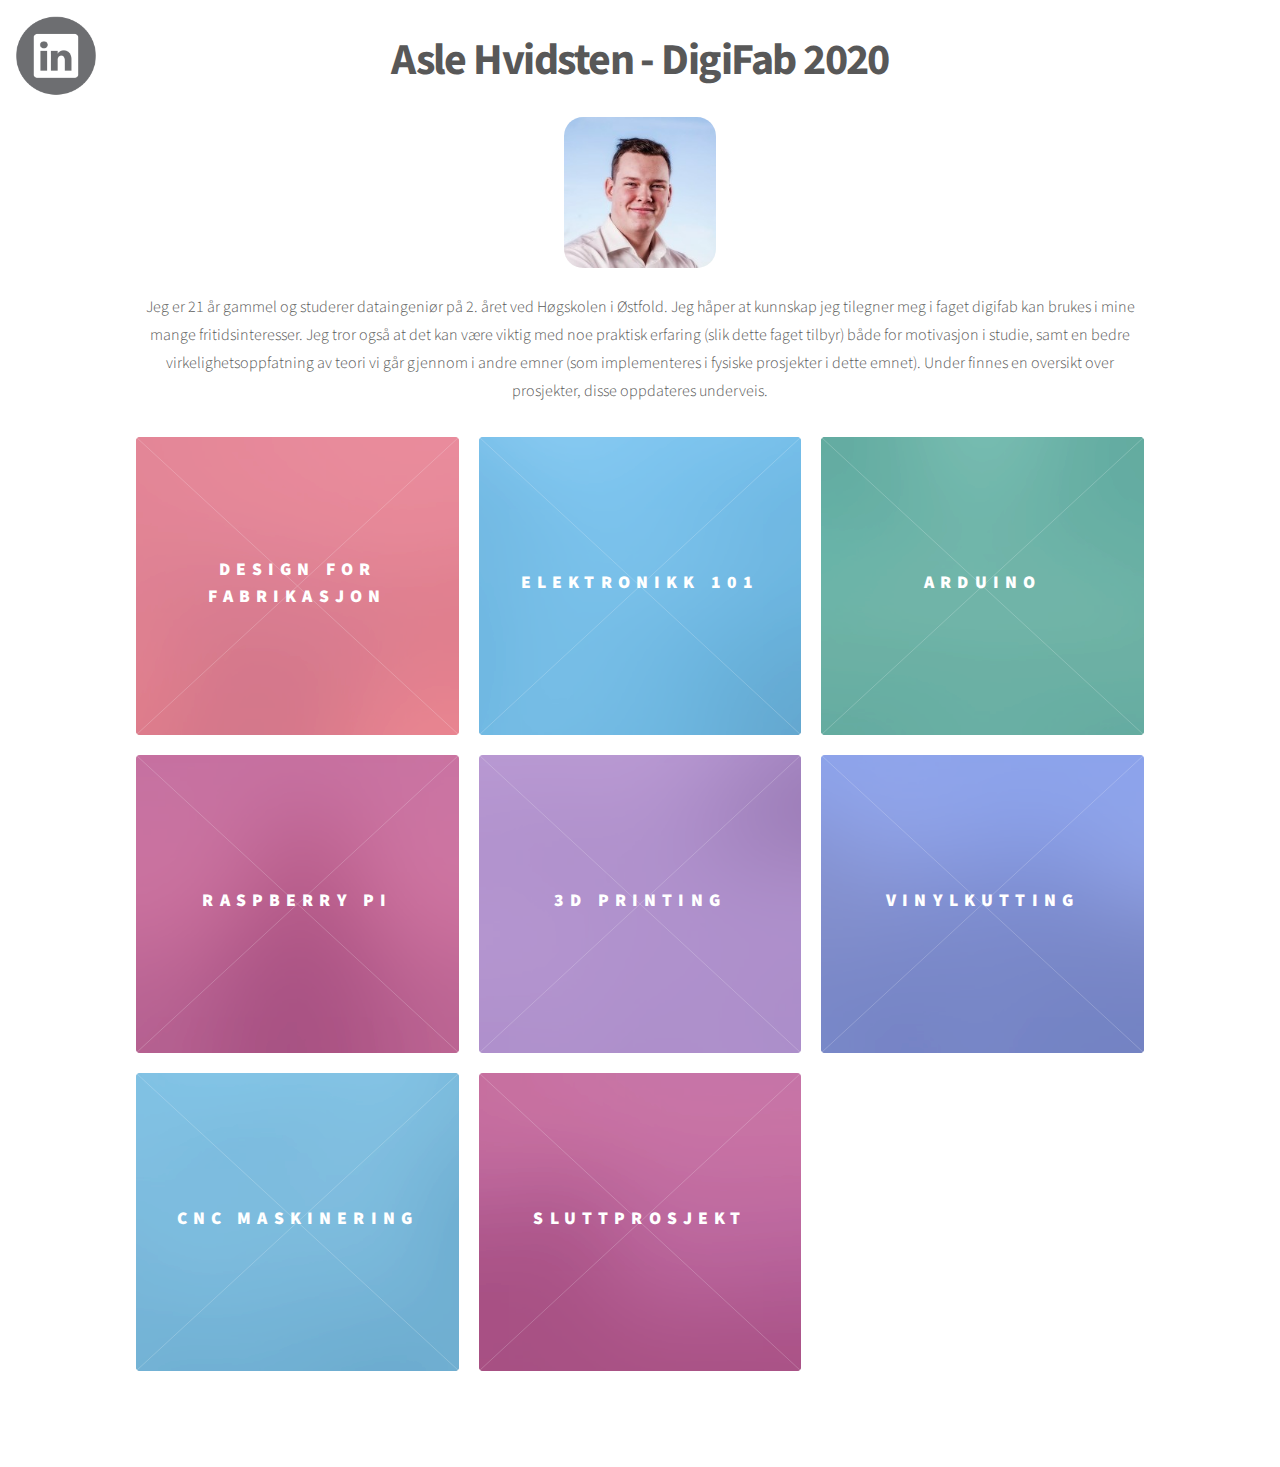
==== docs/index.html @ 7d434cde "Update index.html" ====
<!DOCTYPE HTML>
<!--
	Phantom by HTML5 UP
	html5up.net | @ajlkn
	Free for personal and commercial use under the CCA 3.0 license (html5up.net/license)
-->
<html>
	<head>
		<title>Asle Hvidsten - Digifab 2020</title>
		<meta charset="utf-8" />
		<meta name="viewport" content="width=device-width, initial-scale=1, user-scalable=no" />
		<link rel="stylesheet" href="assets/css/main.css" />
		<noscript><link rel="stylesheet" href="assets/css/noscript.css" /></noscript>
	</head>
	<body class="is-preload">
<a href="https://www.linkedin.com/in/asle-hvidsten-27426a121/" target="auto_blank"><img src="images/linkedin.png" style="height:5rem;width:5rem; float: left; margin: 1rem;"></a>
		<!-- Wrapper -->
			<div id="wrapper">

				<!-- Header 
					<header id="header">
						<div class="inner">-->
							
							<!-- Logo 
								<a href="index.html" class="logo">
									<span class="symbol"><img src="images/logo.svg" alt="" /></span><span class="title">Phantom</span>
								</a> -->

							<!-- Nav 
								<nav>
									<ul>
										<li><a href="#menu">Menu</a></li>
									</ul>
								</nav>-->

						<!--</div>
					</header> -->

				<!-- Menu -->
					<!--<nav id="menu">
						<h2>Menu</h2>
						<ul>
							<li><a href="index.html">Home</a></li>
							<li><a href="generic.html">Ipsum veroeros</a></li>
							<li><a href="generic.html">Tempus etiam</a></li>
							<li><a href="generic.html">Consequat dolor</a></li>
							<li><a href="elements.html">Elements</a></li>
						</ul>
					</nav>--!>

				<!-- Main -->
					<div id="main">
						<div class="inner">
							<header><center><div style="height:2rem;"></div>
								<h1>Asle Hvidsten - DigiFab 2020</h1>
								<p><img src="images/asle.jpg" style="border-radius:1.2em; height:15%; width:15%;"></p>
								<p>Jeg er 21 år gammel og studerer dataingeniør på 2. året ved Høgskolen i Østfold. Jeg håper at kunnskap jeg tilegner meg i faget digifab kan brukes i mine mange fritidsinteresser. Jeg tror også at det kan være viktig med noe praktisk erfaring (slik dette faget tilbyr) både for motivasjon i studie, samt en bedre virkelighetsoppfatning av teori vi går gjennom i andre emner (som implementeres i fysiske prosjekter i dette emnet). Under finnes en oversikt over prosjekter, disse oppdateres underveis. </p>
							</center></header>
							<section class="tiles">
								<article class="style1">
									<span class="image">
										<img src="images/pic01.jpg" alt="" />
									</span>
									<a href="generic.html">
										<h2>Design for fabrikasjon</h2>
										<div class="content">
											<p></p>
										</div>
									</a>
								</article>
								<article class="style2">
									<span class="image">
										<img src="images/pic02.jpg" alt="" />
									</span>
									<a href="generic.html">
										<h2>Elektronikk 101</h2>
										<div class="content">
											<p></p>
										</div>
									</a>
								</article>
								<article class="style3">
									<span class="image">
										<img src="images/pic03.jpg" alt="" />
									</span>
									<a href="generic.html">
										<h2>Arduino</h2>
										<div class="content">
											<p></p>
										</div>
									</a>
								</article>
								<article class="style4">
									<span class="image">
										<img src="images/pic04.jpg" alt="" />
									</span>
									<a href="generic.html">
										<h2>Raspberry Pi</h2>
										<div class="content">
											<p></p>
										</div>
									</a>
								</article>
								<article class="style5">
									<span class="image">
										<img src="images/pic05.jpg" alt="" />
									</span>
									<a href="generic.html">
										<h2>3D Printing</h2>
										<div class="content">
											<p></p>
										</div>
									</a>
								</article>
								<article class="style6">
									<span class="image">
										<img src="images/pic06.jpg" alt="" />
									</span>
									<a href="generic.html">
										<h2>Vinylkutting</h2>
										<div class="content">
											<p></p>
										</div>
									</a>
								</article>
								<article class="style2">
									<span class="image">
										<img src="images/pic07.jpg" alt="" />
									</span>
									<a href="generic.html">
										<h2>CNC maskinering</h2>
										<div class="content">
											<p></p>
										</div>
									</a>
								</article>
								<!--<article class="style3">
									<span class="image">
										<img src="images/pic08.jpg" alt="" />
									</span>
									<a href="generic.html">
										<h2>Dolor</h2>
										<div class="content">
											<p>Sed nisl arcu euismod sit amet nisi lorem etiam dolor veroeros et feugiat.</p>
										</div>
									</a>
								</article>
								<article class="style1">
									<span class="image">
										<img src="images/pic09.jpg" alt="" />
									</span>
									<a href="generic.html">
										<h2>Nullam</h2>
										<div class="content">
											<p>Sed nisl arcu euismod sit amet nisi lorem etiam dolor veroeros et feugiat.</p>
										</div>
									</a>
								</article>
								<article class="style5">
									<span class="image">
										<img src="images/pic10.jpg" alt="" />
									</span>
									<a href="generic.html">
										<h2>Ultricies</h2>
										<div class="content">
											<p>Sed nisl arcu euismod sit amet nisi lorem etiam dolor veroeros et feugiat.</p>
										</div>
									</a>
								</article>
								<article class="style6">
									<span class="image">
										<img src="images/pic11.jpg" alt="" />
									</span>
									<a href="generic.html">
										<h2>Dictum</h2>
										<div class="content">
											<p>Sed nisl arcu euismod sit amet nisi lorem etiam dolor veroeros et feugiat.</p>
										</div>
									</a>
								</article>!-->
								<article class="style4">
									<span class="image">
										<img src="images/pic12.jpg" alt="" />
									</span>
									<a href="generic.html">
										<h2>Sluttprosjekt</h2>
										<div class="content">
											<p>Foreløpige idèer og tanker rundt sluttprosjekt.</p>
										</div>
									</a>
								</article>
							</section>
						</div>
					</div>

				<!-- Footer 
					<footer id="footer">
						<div class="inner">
							<section>
								<h2>Get in touch</h2>
								<form method="post" action="#">
									<div class="fields">
										<div class="field half">
											<input type="text" name="name" id="name" placeholder="Name" />
										</div>
										<div class="field half">
											<input type="email" name="email" id="email" placeholder="Email" />
										</div>
										<div class="field">
											<textarea name="message" id="message" placeholder="Message"></textarea>
										</div>
									</div>
									<ul class="actions">
										<li><input type="submit" value="Send" class="primary" /></li>
									</ul>
								</form>
							</section>
							<section>
								<h2>Follow</h2>
								<ul class="icons">
									<li><a href="#" class="icon brands style2 fa-twitter"><span class="label">Twitter</span></a></li>
									<li><a href="#" class="icon brands style2 fa-facebook-f"><span class="label">Facebook</span></a></li>
									<li><a href="#" class="icon brands style2 fa-instagram"><span class="label">Instagram</span></a></li>
									<li><a href="#" class="icon brands style2 fa-dribbble"><span class="label">Dribbble</span></a></li>
									<li><a href="#" class="icon brands style2 fa-github"><span class="label">GitHub</span></a></li>
									<li><a href="#" class="icon brands style2 fa-500px"><span class="label">500px</span></a></li>
									<li><a href="#" class="icon solid style2 fa-phone"><span class="label">Phone</span></a></li>
									<li><a href="#" class="icon solid style2 fa-envelope"><span class="label">Email</span></a></li>
								</ul>
							</section>
							<ul class="copyright">
								<li>&copy; Untitled. All rights reserved</li><li>Design: <a href="http://html5up.net">HTML5 UP</a></li>
							</ul>
						</div>
					</footer>-->

			</div>

		<!-- Scripts -->
			<script src="assets/js/jquery.min.js"></script>
			<script src="assets/js/browser.min.js"></script>
			<script src="assets/js/breakpoints.min.js"></script>
			<script src="assets/js/util.js"></script>
			<script src="assets/js/main.js"></script>

	</body>
</html>
---- docs/assets/css/main.css ----
@import url(fontawesome-all.min.css);
@import url("https://fonts.googleapis.com/css?family=Source+Sans+Pro:300,700,900");

/*
	Phantom by HTML5 UP
	html5up.net | @ajlkn
	Free for personal and commercial use under the CCA 3.0 license (html5up.net/license)
*/

html, body, div, span, applet, object,
iframe, h1, h2, h3, h4, h5, h6, p, blockquote,
pre, a, abbr, acronym, address, big, cite,
code, del, dfn, em, img, ins, kbd, q, s, samp,
small, strike, strong, sub, sup, tt, var, b,
u, i, center, dl, dt, dd, ol, ul, li, fieldset,
form, label, legend, table, caption, tbody,
tfoot, thead, tr, th, td, article, aside,
canvas, details, embed, figure, figcaption,
footer, header, hgroup, menu, nav, output, ruby,
section, summary, time, mark, audio, video {
	margin: 0;
	padding: 0;
	border: 0;
	font-size: 100%;
	font: inherit;
	vertical-align: baseline;}

article, aside, details, figcaption, figure,
footer, header, hgroup, menu, nav, section {
	display: block;}

body {
	line-height: 1;
}

ol, ul {
	list-style: none;
}

blockquote, q {
	quotes: none;
}

	blockquote:before, blockquote:after, q:before, q:after {
		content: '';
		content: none;
	}

table {
	border-collapse: collapse;
	border-spacing: 0;
}

body {
	-webkit-text-size-adjust: none;
}

mark {
	background-color: transparent;
	color: inherit;
}

input::-moz-focus-inner {
	border: 0;
	padding: 0;
}

input, select, textarea {
	-moz-appearance: none;
	-webkit-appearance: none;
	-ms-appearance: none;
	appearance: none;
}

/* Basic */

	@-ms-viewport {
		width: device-width;
	}

	body {
		-ms-overflow-style: scrollbar;
	}

	@media screen and (max-width: 480px) {

		html, body {
			min-width: 320px;
		}

	}

	html {
		box-sizing: border-box;
	}

	*, *:before, *:after {
		box-sizing: inherit;
	}

	body {
		background: #ffffff;
	}

		body.is-preload *, body.is-preload *:before, body.is-preload *:after {
			-moz-animation: none !important;
			-webkit-animation: none !important;
			-ms-animation: none !important;
			animation: none !important;
			-moz-transition: none !important;
			-webkit-transition: none !important;
			-ms-transition: none !important;
			transition: none !important;
		}

/* Type */

	body, input, select, textarea {
		color: #585858;
		font-family: "Source Sans Pro", Helvetica, sans-serif;
		font-size: 16pt;
		font-weight: 300;
		line-height: 1.75;
	}

		@media screen and (max-width: 1680px) {

			body, input, select, textarea {
				font-size: 14pt;
			}

		}

		@media screen and (max-width: 1280px) {

			body, input, select, textarea {
				font-size: 12pt;
			}

		}

	a {
		-moz-transition: border-bottom-color 0.2s ease, color 0.2s ease;
		-webkit-transition: border-bottom-color 0.2s ease, color 0.2s ease;
		-ms-transition: border-bottom-color 0.2s ease, color 0.2s ease;
		transition: border-bottom-color 0.2s ease, color 0.2s ease;
		text-decoration: none;
		color: #585858;
		border-bottom: dotted 1px rgba(88, 88, 88, 0.5);
	}

		a:hover {
			border-bottom-color: transparent;
			color: #f2849e !important;
		}

	strong, b {
		font-weight: 900;
	}

	em, i {
		font-style: italic;
	}

	p {
		margin: 0 0 2em 0;
	}

	h1 {
		font-size: 2.75em;
		font-weight: 700;
		line-height: 1.3;
		margin: 0 0 1em 0;
		letter-spacing: -0.035em;
	}

		h1 a {
			color: inherit;
		}

		@media screen and (max-width: 736px) {

			h1 {
				font-size: 2em;
				margin: 0 0 1em 0;
			}

		}

		@media screen and (max-width: 360px) {

			h1 {
				font-size: 1.75em;
			}

		}

	h2, h3, h4, h5, h6 {
		font-weight: 900;
		line-height: 1.5;
		margin: 0 0 2em 0;
		text-transform: uppercase;
		letter-spacing: 0.35em;
	}

		h2 a, h3 a, h4 a, h5 a, h6 a {
			color: inherit;
		}

	h2 {
		font-size: 1.1em;
	}

	h3 {
		font-size: 1em;
	}

	h4 {
		font-size: 0.8em;
	}

	h5 {
		font-size: 0.8em;
	}

	h6 {
		font-size: 0.8em;
	}

	@media screen and (max-width: 980px) {

		h1 br, h2 br, h3 br, h4 br, h5 br, h6 br {
			display: none;
		}

	}

	@media screen and (max-width: 736px) {

		h2 {
			font-size: 1em;
		}

		h3 {
			font-size: 0.8em;
		}

	}

	sub {
		font-size: 0.8em;
		position: relative;
		top: 0.5em;
	}

	sup {
		font-size: 0.8em;
		position: relative;
		top: -0.5em;
	}

	blockquote {
		border-left: solid 4px #c9c9c9;
		font-style: italic;
		margin: 0 0 2em 0;
		padding: 0.5em 0 0.5em 2em;
	}

	code {
		background: rgba(144, 144, 144, 0.075);
		border-radius: 4px;
		border: solid 1px #c9c9c9;
		font-family: "Courier New", monospace;
		font-size: 0.9em;
		margin: 0 0.25em;
		padding: 0.25em 0.65em;
	}

	pre {
		-webkit-overflow-scrolling: touch;
		font-family: "Courier New", monospace;
		font-size: 0.9em;
		margin: 0 0 2em 0;
	}

		pre code {
			display: block;
			line-height: 1.75;
			padding: 1em 1.5em;
			overflow-x: auto;
		}

	hr {
		border: 0;
		border-bottom: solid 1px #c9c9c9;
		margin: 2em 0;
	}

		hr.major {
			margin: 3em 0;
		}

	.align-left {
		text-align: left;
	}

	.align-center {
		text-align: center;
	}

	.align-right {
		text-align: right;
	}

/* Row */

	.row {
		display: flex;
		flex-wrap: wrap;
		box-sizing: border-box;
		align-items: stretch;
	}

		.row > * {
			box-sizing: border-box;
		}

		.row.gtr-uniform > * > :last-child {
			margin-bottom: 0;
		}

		.row.aln-left {
			justify-content: flex-start;
		}

		.row.aln-center {
			justify-content: center;
		}

		.row.aln-right {
			justify-content: flex-end;
		}

		.row.aln-top {
			align-items: flex-start;
		}

		.row.aln-middle {
			align-items: center;
		}

		.row.aln-bottom {
			align-items: flex-end;
		}

		.row > .imp {
			order: -1;
		}

		.row > .col-1 {
			width: 8.33333%;
		}

		.row > .off-1 {
			margin-left: 8.33333%;
		}

		.row > .col-2 {
			width: 16.66667%;
		}

		.row > .off-2 {
			margin-left: 16.66667%;
		}

		.row > .col-3 {
			width: 25%;
		}

		.row > .off-3 {
			margin-left: 25%;
		}

		.row > .col-4 {
			width: 33.33333%;
		}

		.row > .off-4 {
			margin-left: 33.33333%;
		}

		.row > .col-5 {
			width: 41.66667%;
		}

		.row > .off-5 {
			margin-left: 41.66667%;
		}

		.row > .col-6 {
			width: 50%;
		}

		.row > .off-6 {
			margin-left: 50%;
		}

		.row > .col-7 {
			width: 58.33333%;
		}

		.row > .off-7 {
			margin-left: 58.33333%;
		}

		.row > .col-8 {
			width: 66.66667%;
		}

		.row > .off-8 {
			margin-left: 66.66667%;
		}

		.row > .col-9 {
			width: 75%;
		}

		.row > .off-9 {
			margin-left: 75%;
		}

		.row > .col-10 {
			width: 83.33333%;
		}

		.row > .off-10 {
			margin-left: 83.33333%;
		}

		.row > .col-11 {
			width: 91.66667%;
		}

		.row > .off-11 {
			margin-left: 91.66667%;
		}

		.row > .col-12 {
			width: 100%;
		}

		.row > .off-12 {
			margin-left: 100%;
		}

		.row.gtr-0 {
			margin-top: 0;
			margin-left: 0em;
		}

			.row.gtr-0 > * {
				padding: 0 0 0 0em;
			}

			.row.gtr-0.gtr-uniform {
				margin-top: 0em;
			}

				.row.gtr-0.gtr-uniform > * {
					padding-top: 0em;
				}

		.row.gtr-25 {
			margin-top: 0;
			margin-left: -0.5em;
		}

			.row.gtr-25 > * {
				padding: 0 0 0 0.5em;
			}

			.row.gtr-25.gtr-uniform {
				margin-top: -0.5em;
			}

				.row.gtr-25.gtr-uniform > * {
					padding-top: 0.5em;
				}

		.row.gtr-50 {
			margin-top: 0;
			margin-left: -1em;
		}

			.row.gtr-50 > * {
				padding: 0 0 0 1em;
			}

			.row.gtr-50.gtr-uniform {
				margin-top: -1em;
			}

				.row.gtr-50.gtr-uniform > * {
					padding-top: 1em;
				}

		.row {
			margin-top: 0;
			margin-left: -2em;
		}

			.row > * {
				padding: 0 0 0 2em;
			}

			.row.gtr-uniform {
				margin-top: -2em;
			}

				.row.gtr-uniform > * {
					padding-top: 2em;
				}

		.row.gtr-150 {
			margin-top: 0;
			margin-left: -3em;
		}

			.row.gtr-150 > * {
				padding: 0 0 0 3em;
			}

			.row.gtr-150.gtr-uniform {
				margin-top: -3em;
			}

				.row.gtr-150.gtr-uniform > * {
					padding-top: 3em;
				}

		.row.gtr-200 {
			margin-top: 0;
			margin-left: -4em;
		}

			.row.gtr-200 > * {
				padding: 0 0 0 4em;
			}

			.row.gtr-200.gtr-uniform {
				margin-top: -4em;
			}

				.row.gtr-200.gtr-uniform > * {
					padding-top: 4em;
				}

		@media screen and (max-width: 1680px) {

			.row {
				display: flex;
				flex-wrap: wrap;
				box-sizing: border-box;
				align-items: stretch;
			}

				.row > * {
					box-sizing: border-box;
				}

				.row.gtr-uniform > * > :last-child {
					margin-bottom: 0;
				}

				.row.aln-left {
					justify-content: flex-start;
				}

				.row.aln-center {
					justify-content: center;
				}

				.row.aln-right {
					justify-content: flex-end;
				}

				.row.aln-top {
					align-items: flex-start;
				}

				.row.aln-middle {
					align-items: center;
				}

				.row.aln-bottom {
					align-items: flex-end;
				}

				.row > .imp-xlarge {
					order: -1;
				}

				.row > .col-1-xlarge {
					width: 8.33333%;
				}

				.row > .off-1-xlarge {
					margin-left: 8.33333%;
				}

				.row > .col-2-xlarge {
					width: 16.66667%;
				}

				.row > .off-2-xlarge {
					margin-left: 16.66667%;
				}

				.row > .col-3-xlarge {
					width: 25%;
				}

				.row > .off-3-xlarge {
					margin-left: 25%;
				}

				.row > .col-4-xlarge {
					width: 33.33333%;
				}

				.row > .off-4-xlarge {
					margin-left: 33.33333%;
				}

				.row > .col-5-xlarge {
					width: 41.66667%;
				}

				.row > .off-5-xlarge {
					margin-left: 41.66667%;
				}

				.row > .col-6-xlarge {
					width: 50%;
				}

				.row > .off-6-xlarge {
					margin-left: 50%;
				}

				.row > .col-7-xlarge {
					width: 58.33333%;
				}

				.row > .off-7-xlarge {
					margin-left: 58.33333%;
				}

				.row > .col-8-xlarge {
					width: 66.66667%;
				}

				.row > .off-8-xlarge {
					margin-left: 66.66667%;
				}

				.row > .col-9-xlarge {
					width: 75%;
				}

				.row > .off-9-xlarge {
					margin-left: 75%;
				}

				.row > .col-10-xlarge {
					width: 83.33333%;
				}

				.row > .off-10-xlarge {
					margin-left: 83.33333%;
				}

				.row > .col-11-xlarge {
					width: 91.66667%;
				}

				.row > .off-11-xlarge {
					margin-left: 91.66667%;
				}

				.row > .col-12-xlarge {
					width: 100%;
				}

				.row > .off-12-xlarge {
					margin-left: 100%;
				}

				.row.gtr-0 {
					margin-top: 0;
					margin-left: 0em;
				}

					.row.gtr-0 > * {
						padding: 0 0 0 0em;
					}

					.row.gtr-0.gtr-uniform {
						margin-top: 0em;
					}

						.row.gtr-0.gtr-uniform > * {
							padding-top: 0em;
						}

				.row.gtr-25 {
					margin-top: 0;
					margin-left: -0.5em;
				}

					.row.gtr-25 > * {
						padding: 0 0 0 0.5em;
					}

					.row.gtr-25.gtr-uniform {
						margin-top: -0.5em;
					}

						.row.gtr-25.gtr-uniform > * {
							padding-top: 0.5em;
						}

				.row.gtr-50 {
					margin-top: 0;
					margin-left: -1em;
				}

					.row.gtr-50 > * {
						padding: 0 0 0 1em;
					}

					.row.gtr-50.gtr-uniform {
						margin-top: -1em;
					}

						.row.gtr-50.gtr-uniform > * {
							padding-top: 1em;
						}

				.row {
					margin-top: 0;
					margin-left: -2em;
				}

					.row > * {
						padding: 0 0 0 2em;
					}

					.row.gtr-uniform {
						margin-top: -2em;
					}

						.row.gtr-uniform > * {
							padding-top: 2em;
						}

				.row.gtr-150 {
					margin-top: 0;
					margin-left: -3em;
				}

					.row.gtr-150 > * {
						padding: 0 0 0 3em;
					}

					.row.gtr-150.gtr-uniform {
						margin-top: -3em;
					}

						.row.gtr-150.gtr-uniform > * {
							padding-top: 3em;
						}

				.row.gtr-200 {
					margin-top: 0;
					margin-left: -4em;
				}

					.row.gtr-200 > * {
						padding: 0 0 0 4em;
					}

					.row.gtr-200.gtr-uniform {
						margin-top: -4em;
					}

						.row.gtr-200.gtr-uniform > * {
							padding-top: 4em;
						}

		}

		@media screen and (max-width: 1280px) {

			.row {
				display: flex;
				flex-wrap: wrap;
				box-sizing: border-box;
				align-items: stretch;
			}

				.row > * {
					box-sizing: border-box;
				}

				.row.gtr-uniform > * > :last-child {
					margin-bottom: 0;
				}

				.row.aln-left {
					justify-content: flex-start;
				}

				.row.aln-center {
					justify-content: center;
				}

				.row.aln-right {
					justify-content: flex-end;
				}

				.row.aln-top {
					align-items: flex-start;
				}

				.row.aln-middle {
					align-items: center;
				}

				.row.aln-bottom {
					align-items: flex-end;
				}

				.row > .imp-large {
					order: -1;
				}

				.row > .col-1-large {
					width: 8.33333%;
				}

				.row > .off-1-large {
					margin-left: 8.33333%;
				}

				.row > .col-2-large {
					width: 16.66667%;
				}

				.row > .off-2-large {
					margin-left: 16.66667%;
				}

				.row > .col-3-large {
					width: 25%;
				}

				.row > .off-3-large {
					margin-left: 25%;
				}

				.row > .col-4-large {
					width: 33.33333%;
				}

				.row > .off-4-large {
					margin-left: 33.33333%;
				}

				.row > .col-5-large {
					width: 41.66667%;
				}

				.row > .off-5-large {
					margin-left: 41.66667%;
				}

				.row > .col-6-large {
					width: 50%;
				}

				.row > .off-6-large {
					margin-left: 50%;
				}

				.row > .col-7-large {
					width: 58.33333%;
				}

				.row > .off-7-large {
					margin-left: 58.33333%;
				}

				.row > .col-8-large {
					width: 66.66667%;
				}

				.row > .off-8-large {
					margin-left: 66.66667%;
				}

				.row > .col-9-large {
					width: 75%;
				}

				.row > .off-9-large {
					margin-left: 75%;
				}

				.row > .col-10-large {
					width: 83.33333%;
				}

				.row > .off-10-large {
					margin-left: 83.33333%;
				}

				.row > .col-11-large {
					width: 91.66667%;
				}

				.row > .off-11-large {
					margin-left: 91.66667%;
				}

				.row > .col-12-large {
					width: 100%;
				}

				.row > .off-12-large {
					margin-left: 100%;
				}

				.row.gtr-0 {
					margin-top: 0;
					margin-left: 0em;
				}

					.row.gtr-0 > * {
						padding: 0 0 0 0em;
					}

					.row.gtr-0.gtr-uniform {
						margin-top: 0em;
					}

						.row.gtr-0.gtr-uniform > * {
							padding-top: 0em;
						}

				.row.gtr-25 {
					margin-top: 0;
					margin-left: -0.5em;
				}

					.row.gtr-25 > * {
						padding: 0 0 0 0.5em;
					}

					.row.gtr-25.gtr-uniform {
						margin-top: -0.5em;
					}

						.row.gtr-25.gtr-uniform > * {
							padding-top: 0.5em;
						}

				.row.gtr-50 {
					margin-top: 0;
					margin-left: -1em;
				}

					.row.gtr-50 > * {
						padding: 0 0 0 1em;
					}

					.row.gtr-50.gtr-uniform {
						margin-top: -1em;
					}

						.row.gtr-50.gtr-uniform > * {
							padding-top: 1em;
						}

				.row {
					margin-top: 0;
					margin-left: -2em;
				}

					.row > * {
						padding: 0 0 0 2em;
					}

					.row.gtr-uniform {
						margin-top: -2em;
					}

						.row.gtr-uniform > * {
							padding-top: 2em;
						}

				.row.gtr-150 {
					margin-top: 0;
					margin-left: -3em;
				}

					.row.gtr-150 > * {
						padding: 0 0 0 3em;
					}

					.row.gtr-150.gtr-uniform {
						margin-top: -3em;
					}

						.row.gtr-150.gtr-uniform > * {
							padding-top: 3em;
						}

				.row.gtr-200 {
					margin-top: 0;
					margin-left: -4em;
				}

					.row.gtr-200 > * {
						padding: 0 0 0 4em;
					}

					.row.gtr-200.gtr-uniform {
						margin-top: -4em;
					}

						.row.gtr-200.gtr-uniform > * {
							padding-top: 4em;
						}

		}

		@media screen and (max-width: 980px) {

			.row {
				display: flex;
				flex-wrap: wrap;
				box-sizing: border-box;
				align-items: stretch;
			}

				.row > * {
					box-sizing: border-box;
				}

				.row.gtr-uniform > * > :last-child {
					margin-bottom: 0;
				}

				.row.aln-left {
					justify-content: flex-start;
				}

				.row.aln-center {
					justify-content: center;
				}

				.row.aln-right {
					justify-content: flex-end;
				}

				.row.aln-top {
					align-items: flex-start;
				}

				.row.aln-middle {
					align-items: center;
				}

				.row.aln-bottom {
					align-items: flex-end;
				}

				.row > .imp-medium {
					order: -1;
				}

				.row > .col-1-medium {
					width: 8.33333%;
				}

				.row > .off-1-medium {
					margin-left: 8.33333%;
				}

				.row > .col-2-medium {
					width: 16.66667%;
				}

				.row > .off-2-medium {
					margin-left: 16.66667%;
				}

				.row > .col-3-medium {
					width: 25%;
				}

				.row > .off-3-medium {
					margin-left: 25%;
				}

				.row > .col-4-medium {
					width: 33.33333%;
				}

				.row > .off-4-medium {
					margin-left: 33.33333%;
				}

				.row > .col-5-medium {
					width: 41.66667%;
				}

				.row > .off-5-medium {
					margin-left: 41.66667%;
				}

				.row > .col-6-medium {
					width: 50%;
				}

				.row > .off-6-medium {
					margin-left: 50%;
				}

				.row > .col-7-medium {
					width: 58.33333%;
				}

				.row > .off-7-medium {
					margin-left: 58.33333%;
				}

				.row > .col-8-medium {
					width: 66.66667%;
				}

				.row > .off-8-medium {
					margin-left: 66.66667%;
				}

				.row > .col-9-medium {
					width: 75%;
				}

				.row > .off-9-medium {
					margin-left: 75%;
				}

				.row > .col-10-medium {
					width: 83.33333%;
				}

				.row > .off-10-medium {
					margin-left: 83.33333%;
				}

				.row > .col-11-medium {
					width: 91.66667%;
				}

				.row > .off-11-medium {
					margin-left: 91.66667%;
				}

				.row > .col-12-medium {
					width: 100%;
				}

				.row > .off-12-medium {
					margin-left: 100%;
				}

				.row.gtr-0 {
					margin-top: 0;
					margin-left: 0em;
				}

					.row.gtr-0 > * {
						padding: 0 0 0 0em;
					}

					.row.gtr-0.gtr-uniform {
						margin-top: 0em;
					}

						.row.gtr-0.gtr-uniform > * {
							padding-top: 0em;
						}

				.row.gtr-25 {
					margin-top: 0;
					margin-left: -0.375em;
				}

					.row.gtr-25 > * {
						padding: 0 0 0 0.375em;
					}

					.row.gtr-25.gtr-uniform {
						margin-top: -0.375em;
					}

						.row.gtr-25.gtr-uniform > * {
							padding-top: 0.375em;
						}

				.row.gtr-50 {
					margin-top: 0;
					margin-left: -0.75em;
				}

					.row.gtr-50 > * {
						padding: 0 0 0 0.75em;
					}

					.row.gtr-50.gtr-uniform {
						margin-top: -0.75em;
					}

						.row.gtr-50.gtr-uniform > * {
							padding-top: 0.75em;
						}

				.row {
					margin-top: 0;
					margin-left: -1.5em;
				}

					.row > * {
						padding: 0 0 0 1.5em;
					}

					.row.gtr-uniform {
						margin-top: -1.5em;
					}

						.row.gtr-uniform > * {
							padding-top: 1.5em;
						}

				.row.gtr-150 {
					margin-top: 0;
					margin-left: -2.25em;
				}

					.row.gtr-150 > * {
						padding: 0 0 0 2.25em;
					}

					.row.gtr-150.gtr-uniform {
						margin-top: -2.25em;
					}

						.row.gtr-150.gtr-uniform > * {
							padding-top: 2.25em;
						}

				.row.gtr-200 {
					margin-top: 0;
					margin-left: -3em;
				}

					.row.gtr-200 > * {
						padding: 0 0 0 3em;
					}

					.row.gtr-200.gtr-uniform {
						margin-top: -3em;
					}

						.row.gtr-200.gtr-uniform > * {
							padding-top: 3em;
						}

		}

		@media screen and (max-width: 736px) {

			.row {
				display: flex;
				flex-wrap: wrap;
				box-sizing: border-box;
				align-items: stretch;
			}

				.row > * {
					box-sizing: border-box;
				}

				.row.gtr-uniform > * > :last-child {
					margin-bottom: 0;
				}

				.row.aln-left {
					justify-content: flex-start;
				}

				.row.aln-center {
					justify-content: center;
				}

				.row.aln-right {
					justify-content: flex-end;
				}

				.row.aln-top {
					align-items: flex-start;
				}

				.row.aln-middle {
					align-items: center;
				}

				.row.aln-bottom {
					align-items: flex-end;
				}

				.row > .imp-small {
					order: -1;
				}

				.row > .col-1-small {
					width: 8.33333%;
				}

				.row > .off-1-small {
					margin-left: 8.33333%;
				}

				.row > .col-2-small {
					width: 16.66667%;
				}

				.row > .off-2-small {
					margin-left: 16.66667%;
				}

				.row > .col-3-small {
					width: 25%;
				}

				.row > .off-3-small {
					margin-left: 25%;
				}

				.row > .col-4-small {
					width: 33.33333%;
				}

				.row > .off-4-small {
					margin-left: 33.33333%;
				}

				.row > .col-5-small {
					width: 41.66667%;
				}

				.row > .off-5-small {
					margin-left: 41.66667%;
				}

				.row > .col-6-small {
					width: 50%;
				}

				.row > .off-6-small {
					margin-left: 50%;
				}

				.row > .col-7-small {
					width: 58.33333%;
				}

				.row > .off-7-small {
					margin-left: 58.33333%;
				}

				.row > .col-8-small {
					width: 66.66667%;
				}

				.row > .off-8-small {
					margin-left: 66.66667%;
				}

				.row > .col-9-small {
					width: 75%;
				}

				.row > .off-9-small {
					margin-left: 75%;
				}

				.row > .col-10-small {
					width: 83.33333%;
				}

				.row > .off-10-small {
					margin-left: 83.33333%;
				}

				.row > .col-11-small {
					width: 91.66667%;
				}

				.row > .off-11-small {
					margin-left: 91.66667%;
				}

				.row > .col-12-small {
					width: 100%;
				}

				.row > .off-12-small {
					margin-left: 100%;
				}

				.row.gtr-0 {
					margin-top: 0;
					margin-left: 0em;
				}

					.row.gtr-0 > * {
						padding: 0 0 0 0em;
					}

					.row.gtr-0.gtr-uniform {
						margin-top: 0em;
					}

						.row.gtr-0.gtr-uniform > * {
							padding-top: 0em;
						}

				.row.gtr-25 {
					margin-top: 0;
					margin-left: -0.25em;
				}

					.row.gtr-25 > * {
						padding: 0 0 0 0.25em;
					}

					.row.gtr-25.gtr-uniform {
						margin-top: -0.25em;
					}

						.row.gtr-25.gtr-uniform > * {
							padding-top: 0.25em;
						}

				.row.gtr-50 {
					margin-top: 0;
					margin-left: -0.5em;
				}

					.row.gtr-50 > * {
						padding: 0 0 0 0.5em;
					}

					.row.gtr-50.gtr-uniform {
						margin-top: -0.5em;
					}

						.row.gtr-50.gtr-uniform > * {
							padding-top: 0.5em;
						}

				.row {
					margin-top: 0;
					margin-left: -1em;
				}

					.row > * {
						padding: 0 0 0 1em;
					}

					.row.gtr-uniform {
						margin-top: -1em;
					}

						.row.gtr-uniform > * {
							padding-top: 1em;
						}

				.row.gtr-150 {
					margin-top: 0;
					margin-left: -1.5em;
				}

					.row.gtr-150 > * {
						padding: 0 0 0 1.5em;
					}

					.row.gtr-150.gtr-uniform {
						margin-top: -1.5em;
					}

						.row.gtr-150.gtr-uniform > * {
							padding-top: 1.5em;
						}

				.row.gtr-200 {
					margin-top: 0;
					margin-left: -2em;
				}

					.row.gtr-200 > * {
						padding: 0 0 0 2em;
					}

					.row.gtr-200.gtr-uniform {
						margin-top: -2em;
					}

						.row.gtr-200.gtr-uniform > * {
							padding-top: 2em;
						}

		}

		@media screen and (max-width: 480px) {

			.row {
				display: flex;
				flex-wrap: wrap;
				box-sizing: border-box;
				align-items: stretch;
			}

				.row > * {
					box-sizing: border-box;
				}

				.row.gtr-uniform > * > :last-child {
					margin-bottom: 0;
				}

				.row.aln-left {
					justify-content: flex-start;
				}

				.row.aln-center {
					justify-content: center;
				}

				.row.aln-right {
					justify-content: flex-end;
				}

				.row.aln-top {
					align-items: flex-start;
				}

				.row.aln-middle {
					align-items: center;
				}

				.row.aln-bottom {
					align-items: flex-end;
				}

				.row > .imp-xsmall {
					order: -1;
				}

				.row > .col-1-xsmall {
					width: 8.33333%;
				}

				.row > .off-1-xsmall {
					margin-left: 8.33333%;
				}

				.row > .col-2-xsmall {
					width: 16.66667%;
				}

				.row > .off-2-xsmall {
					margin-left: 16.66667%;
				}

				.row > .col-3-xsmall {
					width: 25%;
				}

				.row > .off-3-xsmall {
					margin-left: 25%;
				}

				.row > .col-4-xsmall {
					width: 33.33333%;
				}

				.row > .off-4-xsmall {
					margin-left: 33.33333%;
				}

				.row > .col-5-xsmall {
					width: 41.66667%;
				}

				.row > .off-5-xsmall {
					margin-left: 41.66667%;
				}

				.row > .col-6-xsmall {
					width: 50%;
				}

				.row > .off-6-xsmall {
					margin-left: 50%;
				}

				.row > .col-7-xsmall {
					width: 58.33333%;
				}

				.row > .off-7-xsmall {
					margin-left: 58.33333%;
				}

				.row > .col-8-xsmall {
					width: 66.66667%;
				}

				.row > .off-8-xsmall {
					margin-left: 66.66667%;
				}

				.row > .col-9-xsmall {
					width: 75%;
				}

				.row > .off-9-xsmall {
					margin-left: 75%;
				}

				.row > .col-10-xsmall {
					width: 83.33333%;
				}

				.row > .off-10-xsmall {
					margin-left: 83.33333%;
				}

				.row > .col-11-xsmall {
					width: 91.66667%;
				}

				.row > .off-11-xsmall {
					margin-left: 91.66667%;
				}

				.row > .col-12-xsmall {
					width: 100%;
				}

				.row > .off-12-xsmall {
					margin-left: 100%;
				}

				.row.gtr-0 {
					margin-top: 0;
					margin-left: 0em;
				}

					.row.gtr-0 > * {
						padding: 0 0 0 0em;
					}

					.row.gtr-0.gtr-uniform {
						margin-top: 0em;
					}

						.row.gtr-0.gtr-uniform > * {
							padding-top: 0em;
						}

				.row.gtr-25 {
					margin-top: 0;
					margin-left: -0.25em;
				}

					.row.gtr-25 > * {
						padding: 0 0 0 0.25em;
					}

					.row.gtr-25.gtr-uniform {
						margin-top: -0.25em;
					}

						.row.gtr-25.gtr-uniform > * {
							padding-top: 0.25em;
						}

				.row.gtr-50 {
					margin-top: 0;
					margin-left: -0.5em;
				}

					.row.gtr-50 > * {
						padding: 0 0 0 0.5em;
					}

					.row.gtr-50.gtr-uniform {
						margin-top: -0.5em;
					}

						.row.gtr-50.gtr-uniform > * {
							padding-top: 0.5em;
						}

				.row {
					margin-top: 0;
					margin-left: -1em;
				}

					.row > * {
						padding: 0 0 0 1em;
					}

					.row.gtr-uniform {
						margin-top: -1em;
					}

						.row.gtr-uniform > * {
							padding-top: 1em;
						}

				.row.gtr-150 {
					margin-top: 0;
					margin-left: -1.5em;
				}

					.row.gtr-150 > * {
						padding: 0 0 0 1.5em;
					}

					.row.gtr-150.gtr-uniform {
						margin-top: -1.5em;
					}

						.row.gtr-150.gtr-uniform > * {
							padding-top: 1.5em;
						}

				.row.gtr-200 {
					margin-top: 0;
					margin-left: -2em;
				}

					.row.gtr-200 > * {
						padding: 0 0 0 2em;
					}

					.row.gtr-200.gtr-uniform {
						margin-top: -2em;
					}

						.row.gtr-200.gtr-uniform > * {
							padding-top: 2em;
						}

		}

/* Section/Article */

	section.special, article.special {
		text-align: center;
	}

	header p {
		margin-top: -1em;
	}

	@media screen and (max-width: 736px) {

		header p {
			margin-top: 0;
		}

	}

/* Icon */

	.icon {
		text-decoration: none;
		border-bottom: none;
		position: relative;
	}

		.icon:before {
			-moz-osx-font-smoothing: grayscale;
			-webkit-font-smoothing: antialiased;
			display: inline-block;
			font-style: normal;
			font-variant: normal;
			text-rendering: auto;
			line-height: 1;
			text-transform: none !important;
			font-family: 'Font Awesome 5 Free';
			font-weight: 400;
		}

		.icon > .label {
			display: none;
		}

		.icon:before {
			line-height: inherit;
		}

		.icon.solid:before {
			font-weight: 900;
		}

		.icon.brands:before {
			font-family: 'Font Awesome 5 Brands';
		}

		.icon.style2 {
			-moz-transition: background-color 0.2s ease-in-out, color 0.2s ease-in-out, border-color 0.2s ease-in-out;
			-webkit-transition: background-color 0.2s ease-in-out, color 0.2s ease-in-out, border-color 0.2s ease-in-out;
			-ms-transition: background-color 0.2s ease-in-out, color 0.2s ease-in-out, border-color 0.2s ease-in-out;
			transition: background-color 0.2s ease-in-out, color 0.2s ease-in-out, border-color 0.2s ease-in-out;
			background-color: transparent;
			border: solid 1px #c9c9c9;
			border-radius: 4px;
			width: 2.65em;
			height: 2.65em;
			display: inline-block;
			text-align: center;
			line-height: 2.65em;
			color: inherit;
		}

			.icon.style2:before {
				font-size: 1.1em;
			}

			.icon.style2:hover {
				color: #f2849e;
				border-color: #f2849e;
			}

			.icon.style2:active {
				background-color: rgba(242, 132, 158, 0.1);
			}

/* List */

	ol {
		list-style: decimal;
		margin: 0 0 2em 0;
		padding-left: 1.25em;
	}

		ol li {
			padding-left: 0.25em;
		}

	ul {
		list-style: disc;
		margin: 0 0 2em 0;
		padding-left: 1em;
	}

		ul li {
			padding-left: 0.5em;
		}

		ul.alt {
			list-style: none;
			padding-left: 0;
		}

			ul.alt li {
				border-top: solid 1px #c9c9c9;
				padding: 0.5em 0;
			}

				ul.alt li:first-child {
					border-top: 0;
					padding-top: 0;
				}

	dl {
		margin: 0 0 2em 0;
	}

		dl dt {
			display: block;
			font-weight: 900;
			margin: 0 0 1em 0;
		}

		dl dd {
			margin-left: 2em;
		}

/* Actions */

	ul.actions {
		display: -moz-flex;
		display: -webkit-flex;
		display: -ms-flex;
		display: flex;
		cursor: default;
		list-style: none;
		margin-left: -1em;
		padding-left: 0;
	}

		ul.actions li {
			padding: 0 0 0 1em;
			vertical-align: middle;
		}

		ul.actions.special {
			-moz-justify-content: center;
			-webkit-justify-content: center;
			-ms-justify-content: center;
			justify-content: center;
			width: 100%;
			margin-left: 0;
		}

			ul.actions.special li:first-child {
				padding-left: 0;
			}

		ul.actions.stacked {
			-moz-flex-direction: column;
			-webkit-flex-direction: column;
			-ms-flex-direction: column;
			flex-direction: column;
			margin-left: 0;
		}

			ul.actions.stacked li {
				padding: 1.3em 0 0 0;
			}

				ul.actions.stacked li:first-child {
					padding-top: 0;
				}

		ul.actions.fit {
			width: calc(100% + 1em);
		}

			ul.actions.fit li {
				-moz-flex-grow: 1;
				-webkit-flex-grow: 1;
				-ms-flex-grow: 1;
				flex-grow: 1;
				-moz-flex-shrink: 1;
				-webkit-flex-shrink: 1;
				-ms-flex-shrink: 1;
				flex-shrink: 1;
				width: 100%;
			}

				ul.actions.fit li > * {
					width: 100%;
				}

			ul.actions.fit.stacked {
				width: 100%;
			}

		@media screen and (max-width: 480px) {

			ul.actions:not(.fixed) {
				-moz-flex-direction: column;
				-webkit-flex-direction: column;
				-ms-flex-direction: column;
				flex-direction: column;
				margin-left: 0;
				width: 100% !important;
			}

				ul.actions:not(.fixed) li {
					-moz-flex-grow: 1;
					-webkit-flex-grow: 1;
					-ms-flex-grow: 1;
					flex-grow: 1;
					-moz-flex-shrink: 1;
					-webkit-flex-shrink: 1;
					-ms-flex-shrink: 1;
					flex-shrink: 1;
					padding: 1em 0 0 0;
					text-align: center;
					width: 100%;
				}

					ul.actions:not(.fixed) li > * {
						width: 100%;
					}

					ul.actions:not(.fixed) li:first-child {
						padding-top: 0;
					}

					ul.actions:not(.fixed) li input[type="submit"],
					ul.actions:not(.fixed) li input[type="reset"],
					ul.actions:not(.fixed) li input[type="button"],
					ul.actions:not(.fixed) li button,
					ul.actions:not(.fixed) li .button {
						width: 100%;
					}

						ul.actions:not(.fixed) li input[type="submit"].icon:before,
						ul.actions:not(.fixed) li input[type="reset"].icon:before,
						ul.actions:not(.fixed) li input[type="button"].icon:before,
						ul.actions:not(.fixed) li button.icon:before,
						ul.actions:not(.fixed) li .button.icon:before {
							margin-left: -0.5rem;
						}

		}

/* Icons */

	ul.icons {
		cursor: default;
		list-style: none;
		padding-left: 0;
		margin: -1em 0 2em -1em;
	}

		ul.icons li {
			display: inline-block;
			padding: 1em 0 0 1em;
		}

/* Form */

	form {
		margin: 0 0 2em 0;
		overflow-x: hidden;
	}

		form > :last-child {
			margin-bottom: 0;
		}

		form > .fields {
			display: -moz-flex;
			display: -webkit-flex;
			display: -ms-flex;
			display: flex;
			-moz-flex-wrap: wrap;
			-webkit-flex-wrap: wrap;
			-ms-flex-wrap: wrap;
			flex-wrap: wrap;
			width: calc(100% + 3em);
			margin: -1.5em 0 2em -1.5em;
		}

			form > .fields > .field {
				-moz-flex-grow: 0;
				-webkit-flex-grow: 0;
				-ms-flex-grow: 0;
				flex-grow: 0;
				-moz-flex-shrink: 0;
				-webkit-flex-shrink: 0;
				-ms-flex-shrink: 0;
				flex-shrink: 0;
				padding: 1.5em 0 0 1.5em;
				width: calc(100% - 1.5em);
			}

				form > .fields > .field.half {
					width: calc(50% - 0.75em);
				}

				form > .fields > .field.third {
					width: calc(100%/3 - 0.5em);
				}

				form > .fields > .field.quarter {
					width: calc(25% - 0.375em);
				}

		@media screen and (max-width: 480px) {

			form > .fields {
				width: calc(100% + 3em);
				margin: -1.5em 0 2em -1.5em;
			}

				form > .fields > .field {
					padding: 1.5em 0 0 1.5em;
					width: calc(100% - 1.5em);
				}

					form > .fields > .field.half {
						width: calc(100% - 1.5em);
					}

					form > .fields > .field.third {
						width: calc(100% - 1.5em);
					}

					form > .fields > .field.quarter {
						width: calc(100% - 1.5em);
					}

		}

	label {
		display: block;
		font-size: 0.9em;
		font-weight: 900;
		margin: 0 0 1em 0;
	}

	input[type="text"],
	input[type="password"],
	input[type="email"],
	input[type="tel"],
	select,
	textarea {
		-moz-appearance: none;
		-webkit-appearance: none;
		-ms-appearance: none;
		appearance: none;
		background-color: transparent;
		border: none;
		border-radius: 0;
		border-bottom: solid 1px #c9c9c9;
		color: inherit;
		display: block;
		outline: 0;
		padding: 0;
		text-decoration: none;
		width: 100%;
	}

		input[type="text"]:invalid,
		input[type="password"]:invalid,
		input[type="email"]:invalid,
		input[type="tel"]:invalid,
		select:invalid,
		textarea:invalid {
			box-shadow: none;
		}

		input[type="text"]:focus,
		input[type="password"]:focus,
		input[type="email"]:focus,
		input[type="tel"]:focus,
		select:focus,
		textarea:focus {
			border-bottom-color: #f2849e;
			box-shadow: inset 0 -1px 0 0 #f2849e;
		}

	select {
		background-image: url("data:image/svg+xml;charset=utf8,%3Csvg xmlns='http://www.w3.org/2000/svg' width='40' height='40' preserveAspectRatio='none' viewBox='0 0 40 40'%3E%3Cpath d='M9.4,12.3l10.4,10.4l10.4-10.4c0.2-0.2,0.5-0.4,0.9-0.4c0.3,0,0.6,0.1,0.9,0.4l3.3,3.3c0.2,0.2,0.4,0.5,0.4,0.9 c0,0.4-0.1,0.6-0.4,0.9L20.7,31.9c-0.2,0.2-0.5,0.4-0.9,0.4c-0.3,0-0.6-0.1-0.9-0.4L4.3,17.3c-0.2-0.2-0.4-0.5-0.4-0.9 c0-0.4,0.1-0.6,0.4-0.9l3.3-3.3c0.2-0.2,0.5-0.4,0.9-0.4S9.1,12.1,9.4,12.3z' fill='%23c9c9c9' /%3E%3C/svg%3E");
		background-size: 1.25rem;
		background-repeat: no-repeat;
		background-position: calc(100% - 1rem) center;
		height: 3em;
		padding-right: 3em;
		text-overflow: ellipsis;
	}

		select option {
			background: #ffffff;
		}

		select:focus::-ms-value {
			background-color: transparent;
		}

		select::-ms-expand {
			display: none;
		}

	input[type="text"],
	input[type="password"],
	input[type="email"],
	select {
		height: 3em;
	}

	textarea {
		padding: 0;
		min-height: 3.75em;
	}

	input[type="checkbox"],
	input[type="radio"] {
		-moz-appearance: none;
		-webkit-appearance: none;
		-ms-appearance: none;
		appearance: none;
		display: block;
		float: left;
		margin-right: -2em;
		opacity: 0;
		width: 1em;
		z-index: -1;
	}

		input[type="checkbox"] + label,
		input[type="radio"] + label {
			text-decoration: none;
			color: #585858;
			cursor: pointer;
			display: inline-block;
			font-size: 1em;
			font-weight: 300;
			padding-left: 2.55em;
			padding-right: 0.75em;
			position: relative;
		}

			input[type="checkbox"] + label:before,
			input[type="radio"] + label:before {
				-moz-osx-font-smoothing: grayscale;
				-webkit-font-smoothing: antialiased;
				display: inline-block;
				font-style: normal;
				font-variant: normal;
				text-rendering: auto;
				line-height: 1;
				text-transform: none !important;
				font-family: 'Font Awesome 5 Free';
				font-weight: 900;
			}

			input[type="checkbox"] + label:before,
			input[type="radio"] + label:before {
				border-radius: 4px;
				border: solid 1px #c9c9c9;
				content: '';
				display: inline-block;
				font-size: 0.8em;
				height: 2.25em;
				left: 0;
				line-height: 2.25em;
				position: absolute;
				text-align: center;
				top: 0;
				width: 2.25em;
			}

		input[type="checkbox"]:checked + label:before,
		input[type="radio"]:checked + label:before {
			background: #585858;
			border-color: #585858;
			color: #ffffff;
			content: '\f00c';
		}

		input[type="checkbox"]:focus + label:before,
		input[type="radio"]:focus + label:before {
			border-color: #f2849e;
			box-shadow: 0 0 0 1px #f2849e;
		}

	input[type="checkbox"] + label:before {
		border-radius: 4px;
	}

	input[type="radio"] + label:before {
		border-radius: 100%;
	}

/* Box */

	.box {
		border-radius: 4px;
		border: solid 1px #c9c9c9;
		margin-bottom: 2em;
		padding: 1.5em;
	}

		.box > :last-child,
		.box > :last-child > :last-child,
		.box > :last-child > :last-child > :last-child {
			margin-bottom: 0;
		}

		.box.alt {
			border: 0;
			border-radius: 0;
			padding: 0;
		}

/* Image */

	.image {
		border-radius: 4px;
		border: 0;
		display: inline-block;
		position: relative;
	}

		.image img {
			border-radius: 4px;
			display: block;
		}

		.image.left, .image.right {
			max-width: 40%;
		}

			.image.left img, .image.right img {
				width: 100%;
			}

		.image.left {
			float: left;
			padding: 0 1.5em 1em 0;
			top: 0.25em;
		}

		.image.right {
			float: right;
			padding: 0 0 1em 1.5em;
			top: 0.25em;
		}

		.image.fit {
			display: block;
			margin: 0 0 2em 0;
			width: 100%;
		}

			.image.fit img {
				width: 100%;
			}

		.image.main {
			display: block;
			margin: 0 0 3em 0;
			width: 100%;
		}

			.image.main img {
				width: 100%;
			}

			@media screen and (max-width: 736px) {

				.image.main {
					margin: 0 0 2em 0;
				}

			}

/* Table */

	.table-wrapper {
		-webkit-overflow-scrolling: touch;
		overflow-x: auto;
	}

	table {
		margin: 0 0 2em 0;
		width: 100%;
	}

		table tbody tr {
			border: solid 1px #c9c9c9;
			border-left: 0;
			border-right: 0;
		}

			table tbody tr:nth-child(2n + 1) {
				background-color: rgba(144, 144, 144, 0.075);
			}

		table td {
			padding: 0.75em 0.75em;
		}

		table th {
			font-size: 0.9em;
			font-weight: 900;
			padding: 0 0.75em 0.75em 0.75em;
			text-align: left;
		}

		table thead {
			border-bottom: solid 2px #c9c9c9;
		}

		table tfoot {
			border-top: solid 2px #c9c9c9;
		}

		table.alt {
			border-collapse: separate;
		}

			table.alt tbody tr td {
				border: solid 1px #c9c9c9;
				border-left-width: 0;
				border-top-width: 0;
			}

				table.alt tbody tr td:first-child {
					border-left-width: 1px;
				}

			table.alt tbody tr:first-child td {
				border-top-width: 1px;
			}

			table.alt thead {
				border-bottom: 0;
			}

			table.alt tfoot {
				border-top: 0;
			}

/* Button */

	input[type="submit"],
	input[type="reset"],
	input[type="button"],
	button,
	.button {
		-moz-appearance: none;
		-webkit-appearance: none;
		-ms-appearance: none;
		appearance: none;
		-moz-transition: background-color 0.2s ease-in-out, color 0.2s ease-in-out, box-shadow 0.2s ease-in-out;
		-webkit-transition: background-color 0.2s ease-in-out, color 0.2s ease-in-out, box-shadow 0.2s ease-in-out;
		-ms-transition: background-color 0.2s ease-in-out, color 0.2s ease-in-out, box-shadow 0.2s ease-in-out;
		transition: background-color 0.2s ease-in-out, color 0.2s ease-in-out, box-shadow 0.2s ease-in-out;
		background-color: transparent;
		border-radius: 4px;
		border: 0;
		box-shadow: inset 0 0 0 2px #585858;
		color: #585858 !important;
		cursor: pointer;
		display: inline-block;
		font-size: 0.8em;
		font-weight: 900;
		height: 3.5em;
		letter-spacing: 0.35em;
		line-height: 3.45em;
		overflow: hidden;
		padding: 0 1.25em 0 1.6em;
		text-align: center;
		text-decoration: none;
		text-overflow: ellipsis;
		text-transform: uppercase;
		white-space: nowrap;
	}

		input[type="submit"].icon:before,
		input[type="reset"].icon:before,
		input[type="button"].icon:before,
		button.icon:before,
		.button.icon:before {
			margin-right: 0.5em;
		}

		input[type="submit"].fit,
		input[type="reset"].fit,
		input[type="button"].fit,
		button.fit,
		.button.fit {
			width: 100%;
		}

		input[type="submit"]:hover,
		input[type="reset"]:hover,
		input[type="button"]:hover,
		button:hover,
		.button:hover {
			color: #f2849e !important;
			box-shadow: inset 0 0 0 2px #f2849e;
		}

		input[type="submit"]:active,
		input[type="reset"]:active,
		input[type="button"]:active,
		button:active,
		.button:active {
			background-color: rgba(242, 132, 158, 0.1);
		}

		input[type="submit"].small,
		input[type="reset"].small,
		input[type="button"].small,
		button.small,
		.button.small {
			font-size: 0.6em;
		}

		input[type="submit"].large,
		input[type="reset"].large,
		input[type="button"].large,
		button.large,
		.button.large {
			font-size: 1em;
		}

		input[type="submit"].primary,
		input[type="reset"].primary,
		input[type="button"].primary,
		button.primary,
		.button.primary {
			box-shadow: none;
			background-color: #585858;
			color: #ffffff !important;
		}

			input[type="submit"].primary:hover,
			input[type="reset"].primary:hover,
			input[type="button"].primary:hover,
			button.primary:hover,
			.button.primary:hover {
				background-color: #f2849e;
			}

			input[type="submit"].primary:active,
			input[type="reset"].primary:active,
			input[type="button"].primary:active,
			button.primary:active,
			.button.primary:active {
				background-color: #ee5f81;
			}

		input[type="submit"].disabled, input[type="submit"]:disabled,
		input[type="reset"].disabled,
		input[type="reset"]:disabled,
		input[type="button"].disabled,
		input[type="button"]:disabled,
		button.disabled,
		button:disabled,
		.button.disabled,
		.button:disabled {
			pointer-events: none;
			opacity: 0.25;
		}

/* Tiles */

	.tiles {
		display: -moz-flex;
		display: -webkit-flex;
		display: -ms-flex;
		display: flex;
		-moz-flex-wrap: wrap;
		-webkit-flex-wrap: wrap;
		-ms-flex-wrap: wrap;
		flex-wrap: wrap;
		postiion: relative;
		margin: -2.5em 0 0 -2.5em;
	}

		.tiles article {
			-moz-transition: -moz-transform 0.5s ease, opacity 0.5s ease;
			-webkit-transition: -webkit-transform 0.5s ease, opacity 0.5s ease;
			-ms-transition: -ms-transform 0.5s ease, opacity 0.5s ease;
			transition: transform 0.5s ease, opacity 0.5s ease;
			position: relative;
			width: calc(33.33333% - 2.5em);
			margin: 2.5em 0 0 2.5em;
		}

			.tiles article > .image {
				-moz-transition: -moz-transform 0.5s ease;
				-webkit-transition: -webkit-transform 0.5s ease;
				-ms-transition: -ms-transform 0.5s ease;
				transition: transform 0.5s ease;
				position: relative;
				display: block;
				width: 100%;
				border-radius: 4px;
				overflow: hidden;
			}

				.tiles article > .image img {
					display: block;
					width: 100%;
				}

				.tiles article > .image:before {
					pointer-events: none;
					-moz-transition: background-color 0.5s ease, opacity 0.5s ease;
					-webkit-transition: background-color 0.5s ease, opacity 0.5s ease;
					-ms-transition: background-color 0.5s ease, opacity 0.5s ease;
					transition: background-color 0.5s ease, opacity 0.5s ease;
					content: '';
					display: block;
					position: absolute;
					top: 0;
					left: 0;
					width: 100%;
					height: 100%;
					opacity: 1.0;
					z-index: 1;
					opacity: 0.8;
				}

				.tiles article > .image:after {
					pointer-events: none;
					-moz-transition: opacity 0.5s ease;
					-webkit-transition: opacity 0.5s ease;
					-ms-transition: opacity 0.5s ease;
					transition: opacity 0.5s ease;
					content: '';
					display: block;
					position: absolute;
					top: 0;
					left: 0;
					width: 100%;
					height: 100%;
					background-image: url("data:image/svg+xml;charset=utf8,%3Csvg xmlns='http://www.w3.org/2000/svg' width='100' height='100' viewBox='0 0 100 100' preserveAspectRatio='none'%3E%3Cstyle%3Eline %7B stroke-width: 0.25px%3B stroke: %23ffffff%3B %7D%3C/style%3E%3Cline x1='0' y1='0' x2='100' y2='100' /%3E%3Cline x1='100' y1='0' x2='0' y2='100' /%3E%3C/svg%3E");
					background-position: center;
					background-repeat: no-repeat;
					background-size: 100% 100%;
					opacity: 0.25;
					z-index: 2;
				}

			.tiles article > a {
				display: -moz-flex;
				display: -webkit-flex;
				display: -ms-flex;
				display: flex;
				-moz-flex-direction: column;
				-webkit-flex-direction: column;
				-ms-flex-direction: column;
				flex-direction: column;
				-moz-align-items: center;
				-webkit-align-items: center;
				-ms-align-items: center;
				align-items: center;
				-moz-justify-content: center;
				-webkit-justify-content: center;
				-ms-justify-content: center;
				justify-content: center;
				-moz-transition: background-color 0.5s ease, -moz-transform 0.5s ease;
				-webkit-transition: background-color 0.5s ease, -webkit-transform 0.5s ease;
				-ms-transition: background-color 0.5s ease, -ms-transform 0.5s ease;
				transition: background-color 0.5s ease, transform 0.5s ease;
				position: absolute;
				top: 0;
				left: 0;
				width: 100%;
				height: 100%;
				padding: 1em;
				border-radius: 4px;
				border-bottom: 0;
				color: #ffffff;
				text-align: center;
				text-decoration: none;
				z-index: 3;
			}

				.tiles article > a > :last-child {
					margin: 0;
				}

				.tiles article > a:hover {
					color: #ffffff !important;
				}

				.tiles article > a h2 {
					margin: 0;
				}

				.tiles article > a .content {
					-moz-transition: max-height 0.5s ease, opacity 0.5s ease;
					-webkit-transition: max-height 0.5s ease, opacity 0.5s ease;
					-ms-transition: max-height 0.5s ease, opacity 0.5s ease;
					transition: max-height 0.5s ease, opacity 0.5s ease;
					width: 100%;
					max-height: 0;
					line-height: 1.5;
					margin-top: 0.35em;
					opacity: 0;
				}

					.tiles article > a .content > :last-child {
						margin-bottom: 0;
					}

			.tiles article.style1 > .image:before {
				background-color: #f2849e;
			}

			.tiles article.style2 > .image:before {
				background-color: #7ecaf6;
			}

			.tiles article.style3 > .image:before {
				background-color: #7bd0c1;
			}

			.tiles article.style4 > .image:before {
				background-color: #c75b9b;
			}

			.tiles article.style5 > .image:before {
				background-color: #ae85ca;
			}

			.tiles article.style6 > .image:before {
				background-color: #8499e7;
			}

			body:not(.is-touch) .tiles article:hover > .image {
				-moz-transform: scale(1.1);
				-webkit-transform: scale(1.1);
				-ms-transform: scale(1.1);
				transform: scale(1.1);
			}

				body:not(.is-touch) .tiles article:hover > .image:before {
					background-color: #333333;
					opacity: 0.35;
				}

				body:not(.is-touch) .tiles article:hover > .image:after {
					opacity: 0;
				}

			body:not(.is-touch) .tiles article:hover .content {
				max-height: 15em;
				opacity: 1;
			}

		* + .tiles {
			margin-top: 2em;
		}

		body.is-preload .tiles article {
			-moz-transform: scale(0.9);
			-webkit-transform: scale(0.9);
			-ms-transform: scale(0.9);
			transform: scale(0.9);
			opacity: 0;
		}

		body.is-touch .tiles article .content {
			max-height: 15em;
			opacity: 1;
		}

		@media screen and (max-width: 1280px) {

			.tiles {
				margin: -1.25em 0 0 -1.25em;
			}

				.tiles article {
					width: calc(33.33333% - 1.25em);
					margin: 1.25em 0 0 1.25em;
				}

		}

		@media screen and (max-width: 980px) {

			.tiles {
				margin: -2.5em 0 0 -2.5em;
			}

				.tiles article {
					width: calc(50% - 2.5em);
					margin: 2.5em 0 0 2.5em;
				}

		}

		@media screen and (max-width: 736px) {

			.tiles {
				margin: -1.25em 0 0 -1.25em;
			}

				.tiles article {
					width: calc(50% - 1.25em);
					margin: 1.25em 0 0 1.25em;
				}

					.tiles article:hover > .image {
						-moz-transform: scale(1.0);
						-webkit-transform: scale(1.0);
						-ms-transform: scale(1.0);
						transform: scale(1.0);
					}

		}

		@media screen and (max-width: 480px) {

			.tiles {
				margin: 0;
			}

				.tiles article {
					width: 100%;
					margin: 1.25em 0 0 0;
				}

		}

/* Header */

	#header {
		padding: 8em 0 0.1em 0 ;
	}

		#header .logo {
			display: block;
			border-bottom: 0;
			color: inherit;
			font-weight: 900;
			letter-spacing: 0.35em;
			margin: 0 0 2.5em 0;
			text-decoration: none;
			text-transform: uppercase;
			display: inline-block;
		}

			#header .logo > * {
				display: inline-block;
				vertical-align: middle;
			}

			#header .logo .symbol {
				margin-right: 0.65em;
			}

				#header .logo .symbol img {
					display: block;
					width: 2em;
					height: 2em;
				}

		#header nav {
			position: fixed;
			right: 2em;
			top: 2em;
			z-index: 10000;
		}

			#header nav ul {
				display: -moz-flex;
				display: -webkit-flex;
				display: -ms-flex;
				display: flex;
				-moz-align-items: center;
				-webkit-align-items: center;
				-ms-align-items: center;
				align-items: center;
				list-style: none;
				margin: 0;
				padding: 0;
			}

				#header nav ul li {
					display: block;
					padding: 0;
				}

					#header nav ul li a {
						display: block;
						position: relative;
						height: 3em;
						line-height: 3em;
						padding: 0 1.5em;
						background-color: rgba(255, 255, 255, 0.5);
						border-radius: 4px;
						border: 0;
						font-size: 0.8em;
						font-weight: 900;
						letter-spacing: 0.35em;
						text-transform: uppercase;
					}

					/*#header nav ul li a[href="#menu"] {
						-webkit-tap-highlight-color: transparent;
						width: 4em;
						text-indent: 4em;
						font-size: 1em;
						overflow: hidden;
						padding: 0;
						white-space: nowrap;
					}

						#header nav ul li a[href="#menu"]:before, #header nav ul li a[href="#menu"]:after {
							-moz-transition: opacity 0.2s ease;
							-webkit-transition: opacity 0.2s ease;
							-ms-transition: opacity 0.2s ease;
							transition: opacity 0.2s ease;
							content: '';
							display: block;
							position: absolute;
							top: 0;
							left: 0;
							width: 100%;
							height: 100%;
							background-position: center;
							background-repeat: no-repeat;
							background-size: 2em 2em;
						}

						#header nav ul li a[href="#menu"]:before {
							background-image: url("data:image/svg+xml;charset=utf8,%3Csvg xmlns='http://www.w3.org/2000/svg' width='100' height='100' viewBox='0 0 100 100' preserveAspectRatio='none'%3E%3Cstyle%3Eline %7B stroke-width: 8px%3B stroke: %23f2849e%3B %7D%3C/style%3E%3Cline x1='0' y1='25' x2='100' y2='25' /%3E%3Cline x1='0' y1='50' x2='100' y2='50' /%3E%3Cline x1='0' y1='75' x2='100' y2='75' /%3E%3C/svg%3E");
							opacity: 0;
						}

						#header nav ul li a[href="#menu"]:after {
							background-image: url("data:image/svg+xml;charset=utf8,%3Csvg xmlns='http://www.w3.org/2000/svg' width='100' height='100' viewBox='0 0 100 100' preserveAspectRatio='none'%3E%3Cstyle%3Eline %7B stroke-width: 8px%3B stroke: %23585858%3B %7D%3C/style%3E%3Cline x1='0' y1='25' x2='100' y2='25' /%3E%3Cline x1='0' y1='50' x2='100' y2='50' /%3E%3Cline x1='0' y1='75' x2='100' y2='75' /%3E%3C/svg%3E");
							opacity: 1;

						}

						#header nav ul li a[href="#menu"]:hover:before {
							opacity: 1;
						}

						#header nav ul li a[href="#menu"]:hover:after {
							opacity: 0;
						}*/	

		@media screen and (max-width: 736px) {

			#header {
				padding: 4em 0 0.1em 0 ;
			}

				#header nav {
					right: 0.5em;
					top: 0.5em;
				}

					#header nav ul li a[href="#menu"]:before, #header nav ul li a[href="#menu"]:after {
						background-size: 1.5em 1.5em;
					}

		}

/* Menu */

	#wrapper {
		-moz-transition: opacity 0.45s ease;
		-webkit-transition: opacity 0.45s ease;
		-ms-transition: opacity 0.45s ease;
		transition: opacity 0.45s ease;
		opacity: 1;
	}

	#menu {
		-moz-transform: translateX(22em);
		-webkit-transform: translateX(22em);
		-ms-transform: translateX(22em);
		transform: translateX(22em);
		-moz-transition: -moz-transform 0.45s ease, visibility 0.45s;
		-webkit-transition: -webkit-transform 0.45s ease, visibility 0.45s;
		-ms-transition: -ms-transform 0.45s ease, visibility 0.45s;
		transition: transform 0.45s ease, visibility 0.45s;
		position: fixed;
		top: 0;
		right: 0;
		width: 22em;
		max-width: 80%;
		height: 100%;
		-webkit-overflow-scrolling: touch;
		background: #585858;
		color: #ffffff;
		cursor: default;
		visibility: hidden;
		z-index: 10002;
	}

		#menu > .inner {
			-moz-transition: opacity 0.45s ease;
			-webkit-transition: opacity 0.45s ease;
			-ms-transition: opacity 0.45s ease;
			transition: opacity 0.45s ease;
			-webkit-overflow-scrolling: touch;
			position: absolute;
			top: 0;
			left: 0;
			width: 100%;
			height: 100%;
			padding: 2.75em;
			opacity: 0;
			overflow-y: auto;
		}

			#menu > .inner > ul {
				list-style: none;
				margin: 0 0 1em 0;
				padding: 0;
			}

				#menu > .inner > ul > li {
					padding: 0;
					border-top: solid 1px rgba(255, 255, 255, 0.15);
				}

					#menu > .inner > ul > li a {
						display: block;
						padding: 1em 0;
						line-height: 1.5;
						border: 0;
						color: inherit;
					}

					#menu > .inner > ul > li:first-child {
						border-top: 0;
						margin-top: -1em;
					}

		#menu > .close {
			-moz-transition: opacity 0.45s ease, -moz-transform 0.45s ease;
			-webkit-transition: opacity 0.45s ease, -webkit-transform 0.45s ease;
			-ms-transition: opacity 0.45s ease, -ms-transform 0.45s ease;
			transition: opacity 0.45s ease, transform 0.45s ease;
			-moz-transform: scale(0.25) rotate(180deg);
			-webkit-transform: scale(0.25) rotate(180deg);
			-ms-transform: scale(0.25) rotate(180deg);
			transform: scale(0.25) rotate(180deg);
			-webkit-tap-highlight-color: transparent;
			display: block;
			position: absolute;
			top: 2em;
			left: -6em;
			width: 6em;
			text-indent: 6em;
			height: 3em;
			border: 0;
			font-size: 1em;
			opacity: 0;
			overflow: hidden;
			padding: 0;
			white-space: nowrap;
		}

			#menu > .close:before, #menu > .close:after {
				-moz-transition: opacity 0.2s ease;
				-webkit-transition: opacity 0.2s ease;
				-ms-transition: opacity 0.2s ease;
				transition: opacity 0.2s ease;
				content: '';
				display: block;
				position: absolute;
				top: 0;
				left: 0;
				width: 100%;
				height: 100%;
				background-position: center;
				background-repeat: no-repeat;
				background-size: 2em 2em;
			}

			#menu > .close:before {
				background-image: url("data:image/svg+xml;charset=utf8,%3Csvg xmlns='http://www.w3.org/2000/svg' width='100' height='100' viewBox='0 0 100 100' preserveAspectRatio='none'%3E%3Cstyle%3Eline %7B stroke-width: 8px%3B stroke: %23f2849e%3B %7D%3C/style%3E%3Cline x1='15' y1='15' x2='85' y2='85' /%3E%3Cline x1='85' y1='15' x2='15' y2='85' /%3E%3C/svg%3E");
				opacity: 0;
			}

			#menu > .close:after {
				background-image: url("data:image/svg+xml;charset=utf8,%3Csvg xmlns='http://www.w3.org/2000/svg' width='100' height='100' viewBox='0 0 100 100' preserveAspectRatio='none'%3E%3Cstyle%3Eline %7B stroke-width: 8px%3B stroke: %23585858%3B %7D%3C/style%3E%3Cline x1='15' y1='15' x2='85' y2='85' /%3E%3Cline x1='85' y1='15' x2='15' y2='85' /%3E%3C/svg%3E");
				opacity: 1;
			}

			#menu > .close:hover:before {
				opacity: 1;
			}

			#menu > .close:hover:after {
				opacity: 0;
			}

		@media screen and (max-width: 736px) {

			#menu {
				-moz-transform: translateX(16.5em);
				-webkit-transform: translateX(16.5em);
				-ms-transform: translateX(16.5em);
				transform: translateX(16.5em);
				width: 16.5em;
			}

				#menu > .inner {
					padding: 2.75em 1.5em;
				}

				#menu > .close {
					top: 0.5em;
					left: -4.25em;
					width: 4.25em;
					text-indent: 4.25em;
				}

					#menu > .close:before, #menu > .close:after {
						background-size: 1.5em 1.5em;
					}

		}

	body.is-menu-visible #wrapper {
		pointer-events: none;
		cursor: default;
		opacity: 0.25;
	}

	body.is-menu-visible #menu {
		-moz-transform: translateX(0);
		-webkit-transform: translateX(0);
		-ms-transform: translateX(0);
		transform: translateX(0);
		visibility: visible;
	}

		body.is-menu-visible #menu > * {
			opacity: 1;
		}

		body.is-menu-visible #menu .close {
			-moz-transform: scale(1.0) rotate(0deg);
			-webkit-transform: scale(1.0) rotate(0deg);
			-ms-transform: scale(1.0) rotate(0deg);
			transform: scale(1.0) rotate(0deg);
			opacity: 1;
		}

/* Main */

	#main {
		padding: 0em 0 6em 0 ;
	}

		@media screen and (max-width: 736px) {

			#main {
				padding: 0em 0 4em 0 ;
			}

		}

/* Footer */

	#footer {
		padding: 5em 0 6em 0 ;
		background-color: #f6f6f6;
	}

		#footer > .inner {
			display: -moz-flex;
			display: -webkit-flex;
			display: -ms-flex;
			display: flex;
			-moz-flex-wrap: wrap;
			-webkit-flex-wrap: wrap;
			-ms-flex-wrap: wrap;
			flex-wrap: wrap;
			-moz-flex-direction: row;
			-webkit-flex-direction: row;
			-ms-flex-direction: row;
			flex-direction: row;
		}

			#footer > .inner > * > :last-child {
				margin-bottom: 0;
			}

			#footer > .inner section:nth-child(1) {
				width: calc(66% - 2.5em);
				margin-right: 2.5em;
			}

			#footer > .inner section:nth-child(2) {
				width: calc(33% - 2.5em);
				margin-left: 2.5em;
			}

			#footer > .inner .copyright {
				width: 100%;
				padding: 0;
				margin-top: 5em;
				list-style: none;
				font-size: 0.8em;
				color: rgba(88, 88, 88, 0.5);
			}

				#footer > .inner .copyright a {
					color: inherit;
				}

				#footer > .inner .copyright li {
					display: inline-block;
					border-left: solid 1px rgba(88, 88, 88, 0.15);
					line-height: 1;
					padding: 0 0 0 1em;
					margin: 0 0 0 1em;
				}

					#footer > .inner .copyright li:first-child {
						border-left: 0;
						padding-left: 0;
						margin-left: 0;
					}

		@media screen and (max-width: 1280px) {

			#footer {
				padding: 5em 0 3em 0 ;
			}

				#footer > .inner section:nth-child(1) {
					width: calc(66% - 1.25em);
					margin-right: 1.25em;
				}

				#footer > .inner section:nth-child(2) {
					width: calc(33% - 1.25em);
					margin-left: 1.25em;
				}

		}

		@media screen and (max-width: 980px) {

			#footer > .inner section:nth-child(1) {
				width: 66%;
				margin-right: 0;
			}

			#footer > .inner section:nth-child(2) {
				width: calc(33% - 2.5em);
				margin-left: 2.5em;
			}

		}

		@media screen and (max-width: 736px) {

			#footer {
				padding: 3em 0 1em 0 ;
			}

				#footer > .inner {
					-moz-flex-direction: column;
					-webkit-flex-direction: column;
					-ms-flex-direction: column;
					flex-direction: column;
				}

					#footer > .inner section:nth-child(1) {
						width: 100%;
						margin-right: 0;
						margin: 3em 0 0 0;
					}

					#footer > .inner section:nth-child(2) {
						-moz-order: -1;
						-webkit-order: -1;
						-ms-order: -1;
						order: -1;
						width: 100%;
						margin-left: 0;
					}

					#footer > .inner .copyright {
						margin-top: 3em;
					}

		}

		@media screen and (max-width: 480px) {

			#footer > .inner .copyright {
				margin-top: 3em;
			}

				#footer > .inner .copyright li {
					border-left: 0;
					padding-left: 0;
					margin: 0.75em 0 0 0;
					display: block;
					line-height: inherit;
				}

					#footer > .inner .copyright li:first-child {
						margin-top: 0;
					}

		}

/* Wrapper */

	#wrapper > * > .inner {
		width: 100%;
		max-width: 68em;
		margin: 0 auto;
		padding: 0 2.5em;
	}

		@media screen and (max-width: 736px) {

			#wrapper > * > .inner {
				padding: 0 1.25em;
			}

		}
---- docs/assets/css/noscript.css ----
/*
	Phantom by HTML5 UP
	html5up.net | @ajlkn
	Free for personal and commercial use under the CCA 3.0 license (html5up.net/license)
*/

/* Tiles */

	body.is-preload .tiles article {
		-moz-transform: none;
		-webkit-transform: none;
		-ms-transform: none;
		transform: none;
		opacity: 1;
	}
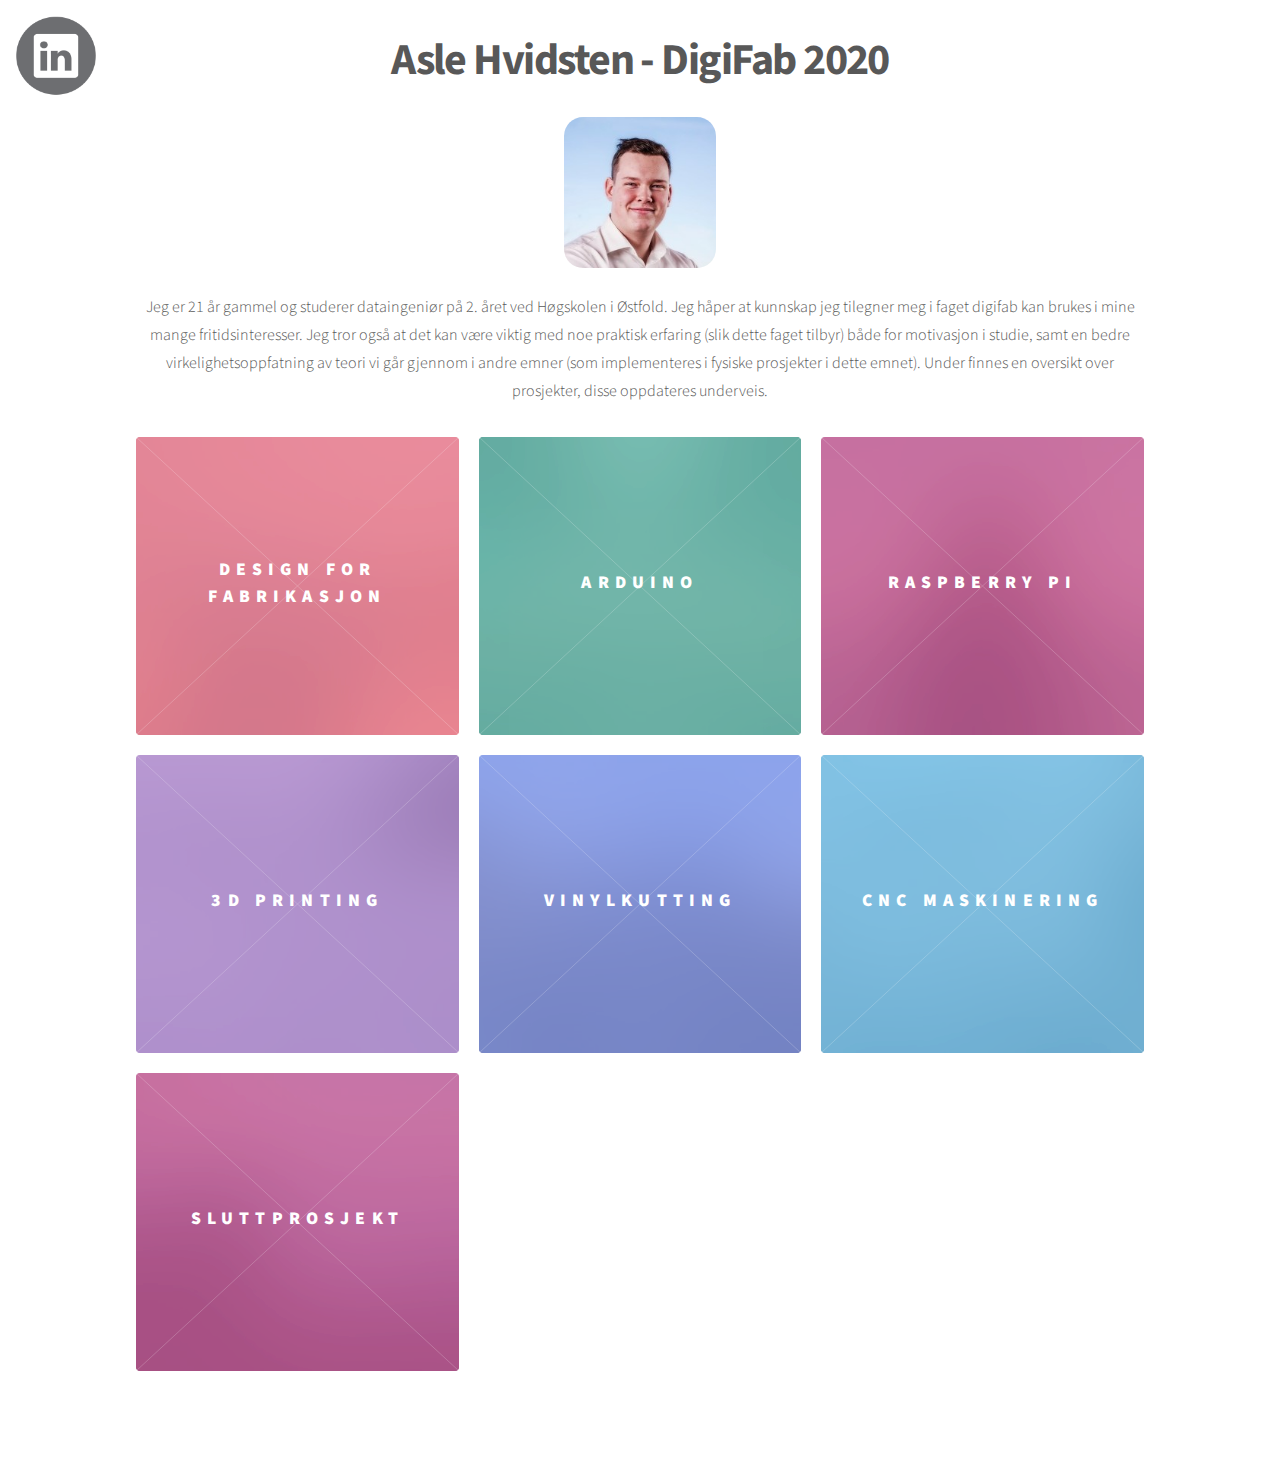
==== commit aed35cff: "oppgave 4" ====
--- a/docs/index.html
+++ b/docs/index.html
@@ -61,14 +61,14 @@
 									<span class="image">
 										<img src="images/pic01.jpg" alt="" />
 									</span>
-									<a href="generic.html">
+									<a href="design.html">
 										<h2>Design for fabrikasjon</h2>
 										<div class="content">
-											<p></p>
-										</div>
-									</a>
-								</article>
-								<article class="style2">
+											<p>Design i Fusion 360 og inkscape</p>
+										</div>
+									</a>
+								</article>
+								<!--<article class="style2">
 									<span class="image">
 										<img src="images/pic02.jpg" alt="" />
 									</span>
@@ -78,15 +78,15 @@
 											<p></p>
 										</div>
 									</a>
-								</article>
+								</article>-->
 								<article class="style3">
 									<span class="image">
 										<img src="images/pic03.jpg" alt="" />
 									</span>
-									<a href="generic.html">
+									<a href="arduino.html">
 										<h2>Arduino</h2>
 										<div class="content">
-											<p></p>
+											<p>Oppgave 3 - prosjekt i arduino</p>
 										</div>
 									</a>
 								</article>
@@ -94,10 +94,10 @@
 									<span class="image">
 										<img src="images/pic04.jpg" alt="" />
 									</span>
-									<a href="generic.html">
+									<a href="rpi.html">
 										<h2>Raspberry Pi</h2>
 										<div class="content">
-											<p></p>
+											<p>Oppgave 4 - Prosjekt i Raspberry Pi</p>
 										</div>
 									</a>
 								</article>
--- a/docs/assets/css/main.css
+++ b/docs/assets/css/main.css
@@ -198,7 +198,7 @@
 	h2, h3, h4, h5, h6 {
 		font-weight: 900;
 		line-height: 1.5;
-		margin: 0 0 2em 0;
+		margin: 0 0 1em 0;
 		text-transform: uppercase;
 		letter-spacing: 0.35em;
 	}
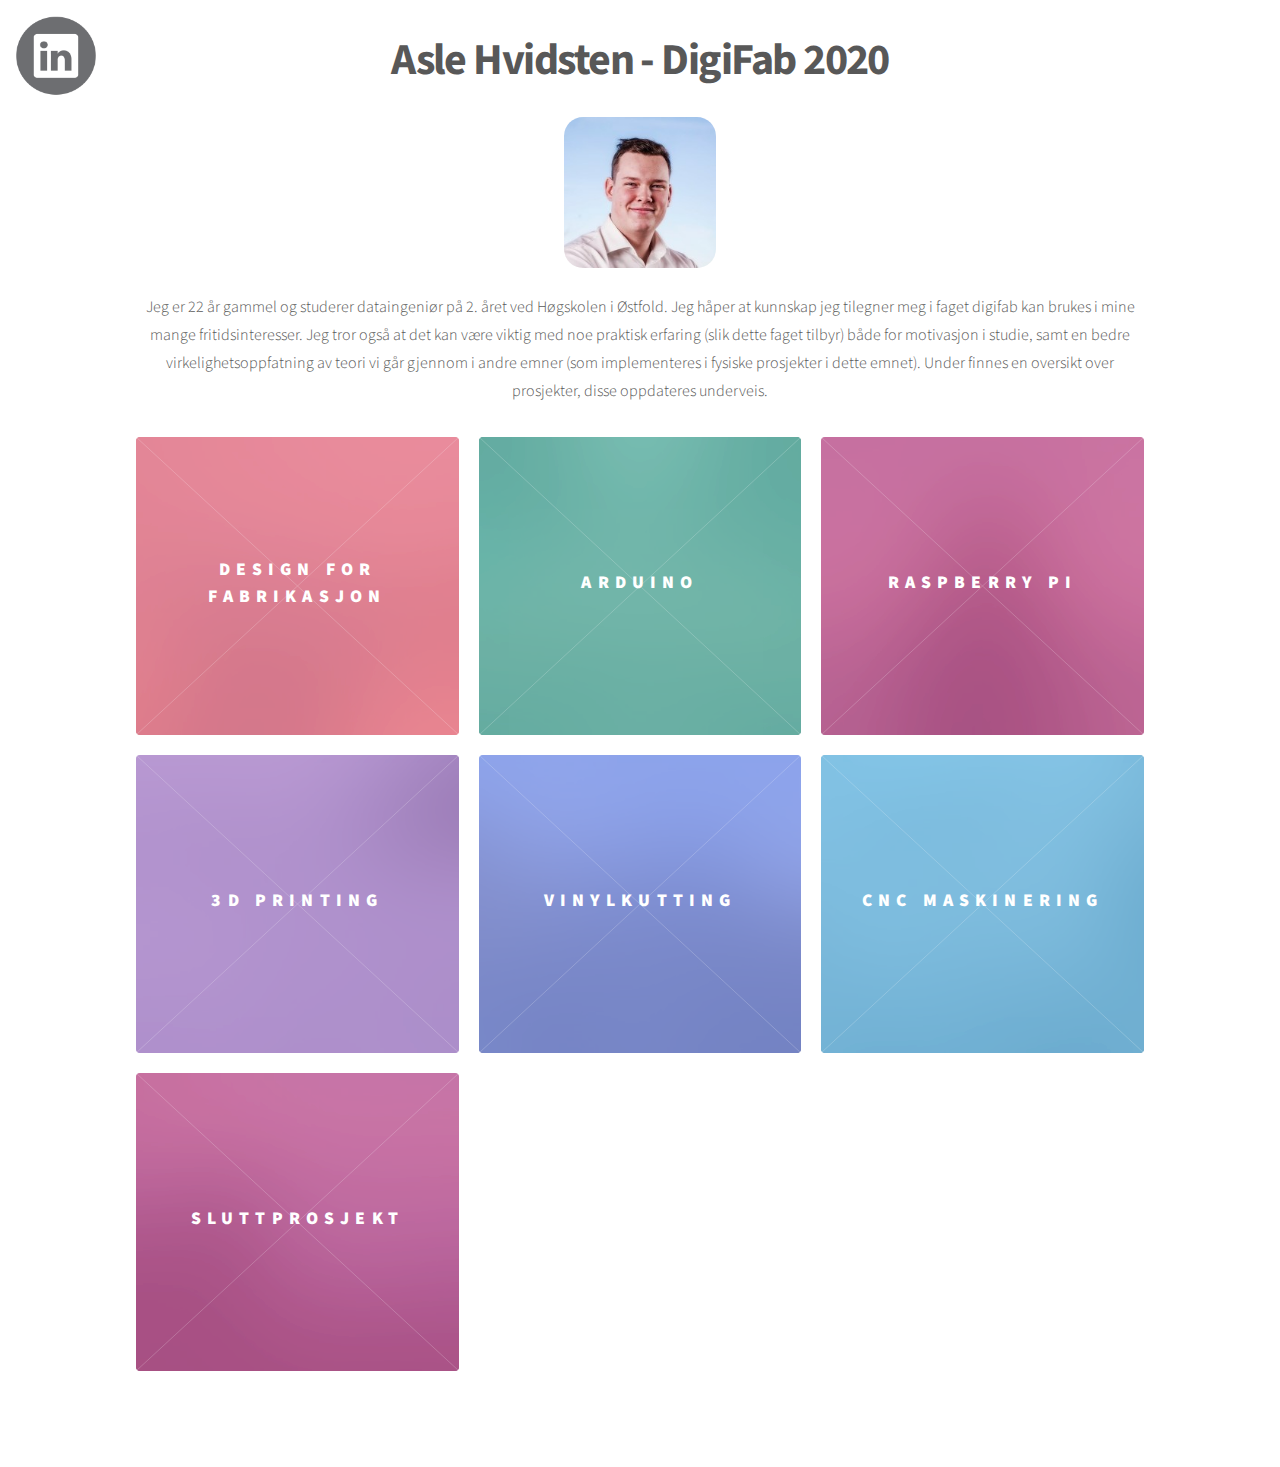
==== commit 31cb5e58: "Update index.html" ====
--- a/docs/index.html
+++ b/docs/index.html
@@ -54,7 +54,7 @@
 							<header><center><div style="height:2rem;"></div>
 								<h1>Asle Hvidsten - DigiFab 2020</h1>
 								<p><img src="images/asle.jpg" style="border-radius:1.2em; height:15%; width:15%;"></p>
-								<p>Jeg er 21 år gammel og studerer dataingeniør på 2. året ved Høgskolen i Østfold. Jeg håper at kunnskap jeg tilegner meg i faget digifab kan brukes i mine mange fritidsinteresser. Jeg tror også at det kan være viktig med noe praktisk erfaring (slik dette faget tilbyr) både for motivasjon i studie, samt en bedre virkelighetsoppfatning av teori vi går gjennom i andre emner (som implementeres i fysiske prosjekter i dette emnet). Under finnes en oversikt over prosjekter, disse oppdateres underveis. </p>
+								<p>Jeg er 22 år gammel og studerer dataingeniør på 2. året ved Høgskolen i Østfold. Jeg håper at kunnskap jeg tilegner meg i faget digifab kan brukes i mine mange fritidsinteresser. Jeg tror også at det kan være viktig med noe praktisk erfaring (slik dette faget tilbyr) både for motivasjon i studie, samt en bedre virkelighetsoppfatning av teori vi går gjennom i andre emner (som implementeres i fysiske prosjekter i dette emnet). Under finnes en oversikt over prosjekter, disse oppdateres underveis. </p>
 							</center></header>
 							<section class="tiles">
 								<article class="style1">
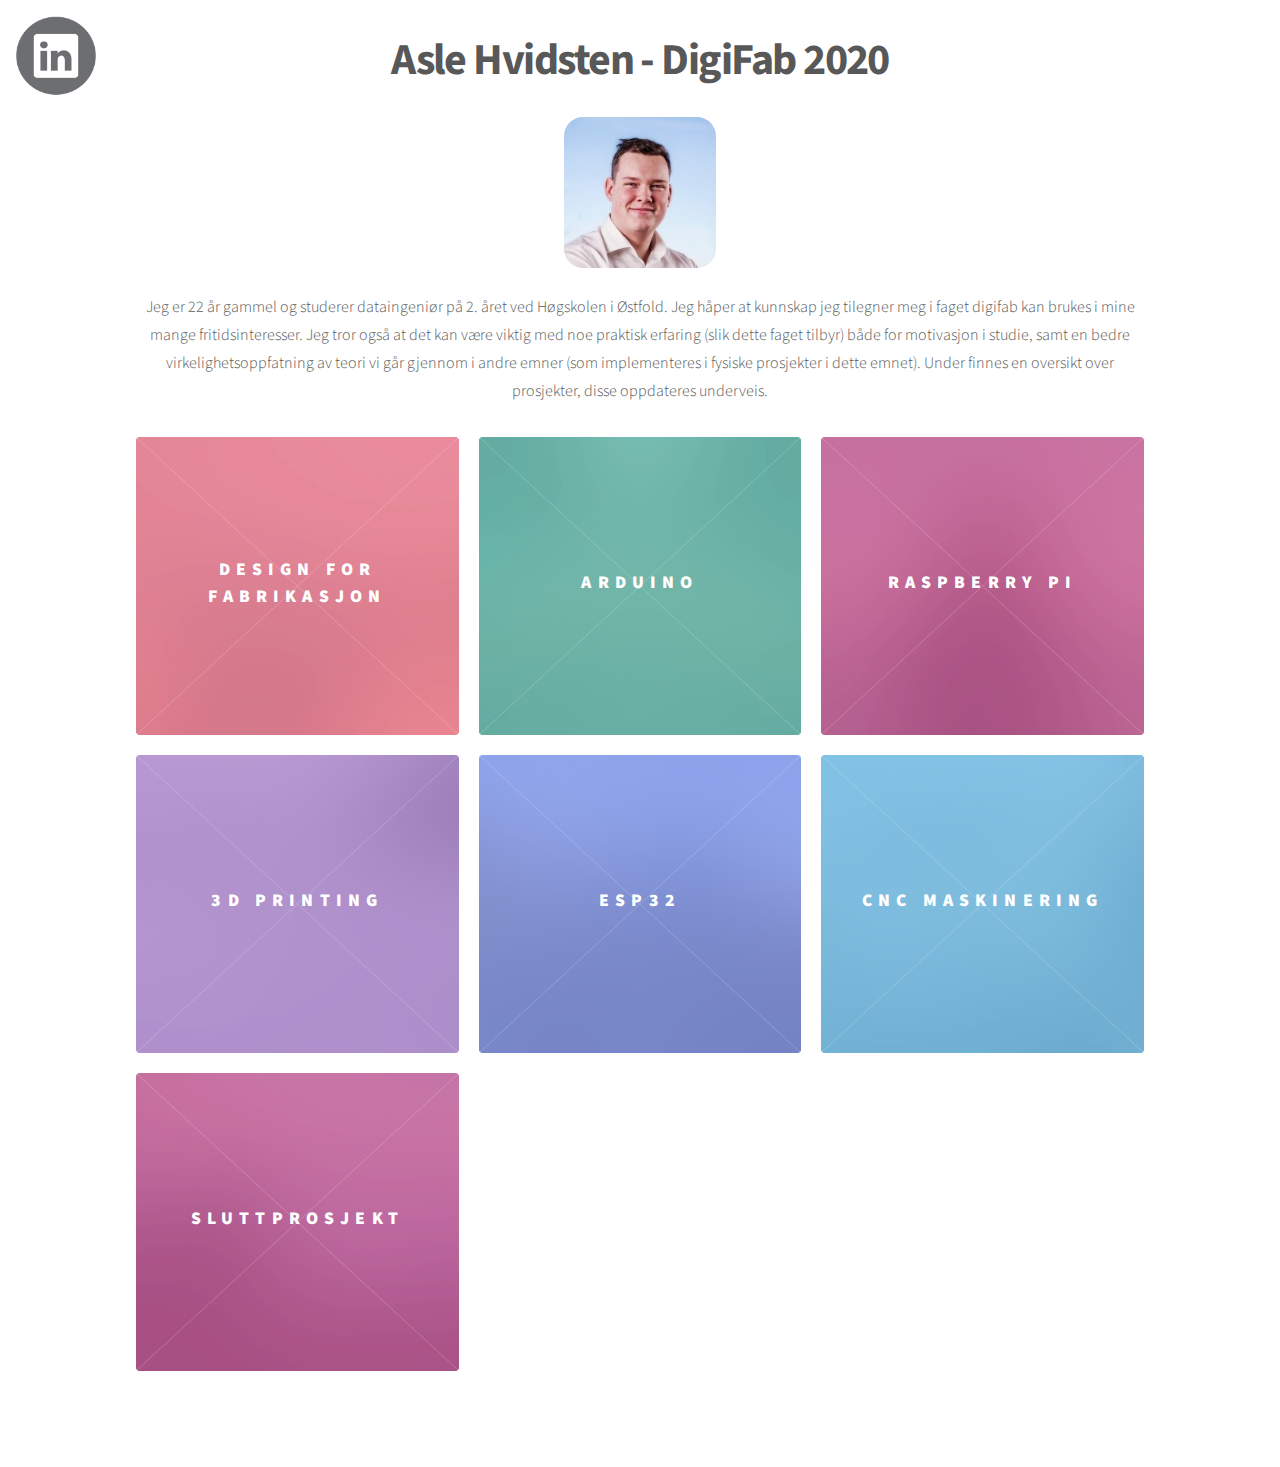
==== commit c1aedaa7: "esp32" ====
--- a/docs/index.html
+++ b/docs/index.html
@@ -6,7 +6,7 @@
 -->
 <html>
 	<head>
-		<title>Asle Hvidsten - Digifab 2020</title>
+		<title>Asle Hvidsten - Digifab 2020/2021</title>
 		<meta charset="utf-8" />
 		<meta name="viewport" content="width=device-width, initial-scale=1, user-scalable=no" />
 		<link rel="stylesheet" href="assets/css/main.css" />
@@ -105,10 +105,10 @@
 									<span class="image">
 										<img src="images/pic05.jpg" alt="" />
 									</span>
-									<a href="generic.html">
+									<a href="3d.html">
 										<h2>3D Printing</h2>
 										<div class="content">
-											<p></p>
+											<p>Oppgave 5 - Designe og 3D Printe</p>
 										</div>
 									</a>
 								</article>
@@ -116,10 +116,10 @@
 									<span class="image">
 										<img src="images/pic06.jpg" alt="" />
 									</span>
-									<a href="generic.html">
-										<h2>Vinylkutting</h2>
-										<div class="content">
-											<p></p>
+									<a href="esp32.html">
+										<h2>ESP32</h2>
+										<div class="content">
+											<p>Oppgave 6 - Prosjekt i ESP32</p>
 										</div>
 									</a>
 								</article>
